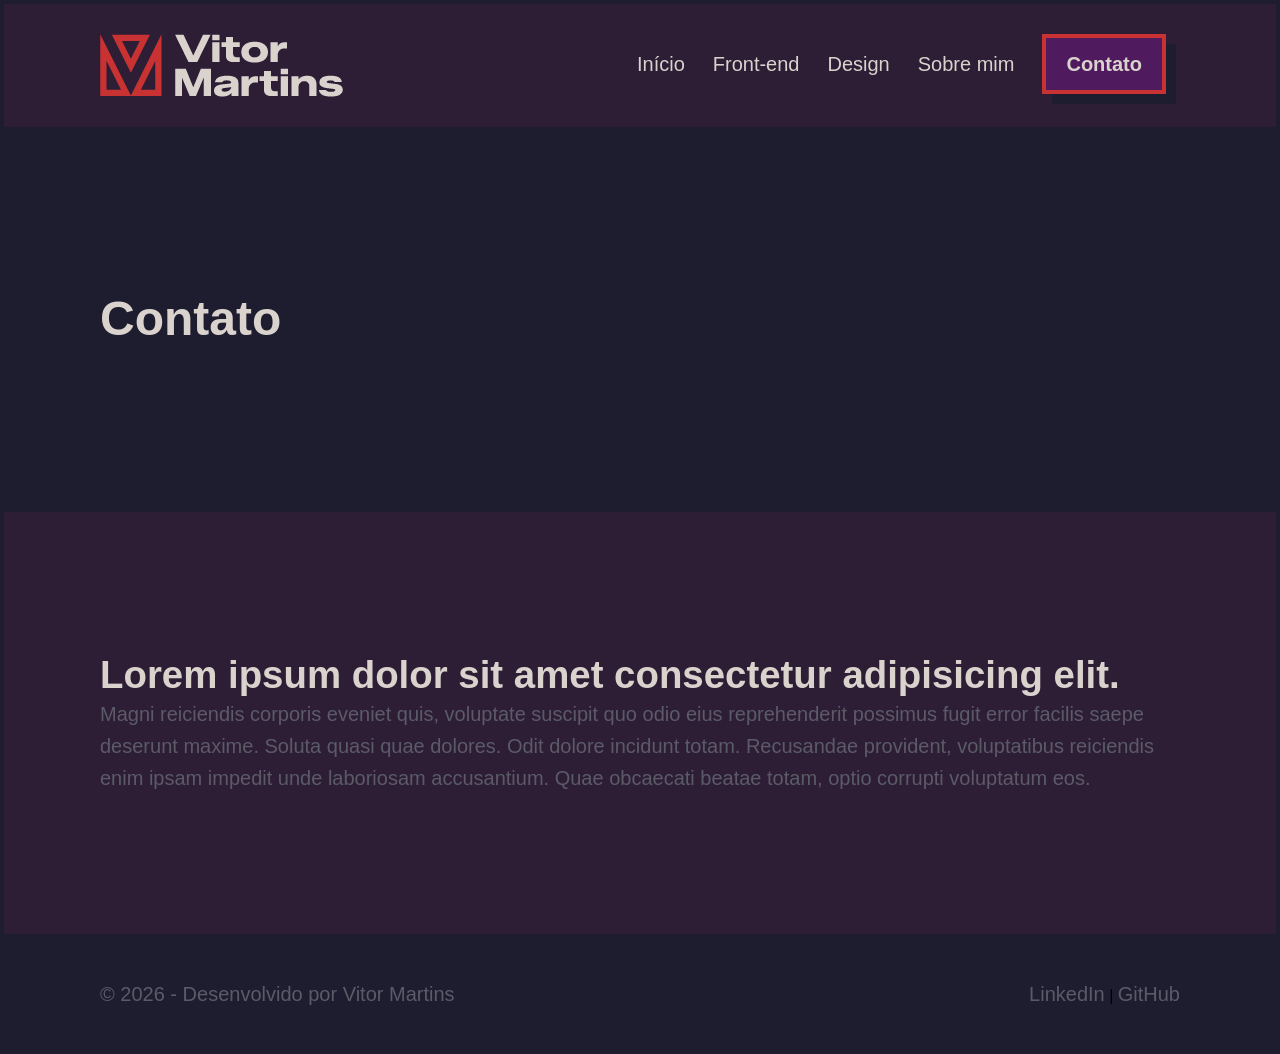
==== contato.html @ f48de55d "Ajusta botões e cria arquivos para portfolio" ====
<!doctype html>
<html lang="pt-br">

<head>
    <meta charset="UTF-8">
    <meta name="viewport" content="width=device-width, initial-scale=1.0">
    <title>Contato | Vitor Martins</title>

    <link rel="preload" href="fonts/ZalandoSansExpanded-Bold.woff2" as="font" type="font/woff2" crossorigin>
    <link rel="preload" href="fonts/ZalandoSansExpanded-Medium.woff2" as="font" type="font/woff2" crossorigin>

    <link rel="stylesheet" href="css/global.css" />
    <link rel="stylesheet" href="css/header.css" />
    <link rel="stylesheet" href="css/hero.css" />
    <link rel="stylesheet" href="css/inicio.css" />
    <link rel="stylesheet" href="css/footer.css" />

    <link rel="icon" href="img/favicon-red-vitor-martins.png" type="image/png">
</head>

<body class="pg-contato">
    <div id="header-placeholder"></div>

    <main>
        <section class="page-title">
            <div class="container">
                <h1>Contato</h1>
            </div>
        </section>

        <section class="">
            <div class="container">
                <h2>Lorem ipsum dolor sit amet consectetur adipisicing elit.</h2>
                <p>Magni reiciendis corporis eveniet quis, voluptate suscipit quo odio eius reprehenderit possimus fugit
                    error facilis saepe deserunt maxime. Soluta quasi quae dolores. Odit dolore incidunt totam.
                    Recusandae provident, voluptatibus reiciendis enim ipsam impedit unde laboriosam accusantium. Quae
                    obcaecati beatae totam, optio corrupti voluptatum eos.</p>
            </div>
        </section>
    </main>

    <div id="footer-placeholder"></div>

    <script type="module" src="js/main.js"></script>
</body>

</html>
---- css/global.css ----
/* Reset CSS de Eric Meyer - versão reduzida */
html,
body,
div,
span,
applet,
object,
iframe,
h1,
h2,
h3,
h4,
h5,
h6,
p,
blockquote,
pre,
a,
abbr,
acronym,
address,
big,
cite,
code,
del,
dfn,
em,
img,
ins,
kbd,
q,
s,
samp,
small,
strike,
strong,
sub,
sup,
tt,
var,
b,
u,
i,
center,
dl,
dt,
dd,
ol,
ul,
li,
fieldset,
form,
label,
legend,
table,
caption,
tbody,
tfoot,
thead,
tr,
th,
td,
article,
aside,
canvas,
details,
embed,
figure,
figcaption,
footer,
header,
hgroup,
menu,
nav,
output,
ruby,
section,
summary,
time,
mark,
audio,
video {
  margin: 0;
  padding: 0;
  border: 0;
  font-size: 100%;
}

*,
*::before,
*::after {
  box-sizing: border-box;
}

:root {
  --white-color: #DAD3CD;
  --black-color: #1E1C2F;
  --light-purple-color: #501A5E;
  --dark-purple-color: #2D1E36;
  --red-color: #C83232;
  --grey-color: #5B5B68;

  --title-weight: 700;
  --text-weight: 500;

  --h1-font-size: clamp(1.5rem, 1rem + 3vw, 3rem);
  --h2-font-size: clamp(1.6rem, 1.3rem + 2.5vw, 2.4rem);
  --h3-font-size: clamp(1.4rem, 1.1rem + 2vw, 1.8rem);
  --h4-font-size: clamp(1.2rem, 1rem + 1.5vw, 1.4rem);

  --text-font-size: clamp(1.1rem, 1rem + 0.5vw, 1.25rem);
  --button-font-size: clamp(1rem, 0.9rem + 0.4vw, 1.1rem);
}


main {
  padding-top: 130px;
  background-color: var(--dark-purple-color);
}

/* Margem global do site*/
.container {
  width: 100%;
  max-width: 1200px;
  margin: 0 auto;
  padding: 0 40px;
}

/* Sections sempre 100% para aceitar fundos */
section {
  width: 100%;
  padding: 70px 0;
  border-right: 4px solid;
  border-left: 4px solid;
  border-bottom: 4px solid;
  border-color: var(--black-color);
}

.dark-section {
  background: var(--black-color);
}

.light-section {
  background: var(--white-color);
}

.gray-section {
  background: var(--grey-color);

}

h1 {
  font-size: var(--h1-font-size);
}

h2 {
  font-size: var(--h2-font-size);
}

h3 {
  font-size: var(--h3-font-size);
}

h4 {
  font-size: var(--h4-font-size);
}

h1,
h2,
h3,
h4 {
  font-weight: var(--title-weight);
  line-height: 1.2;
  color: var(--white-color);
}

p {
  color: var(--grey-color);
  font-size: var(--text-font-size);
  font-weight: var(--text-weight);
  line-height: 1.6;
}

a {
  text-decoration: none;
  color: var(--grey-color);
  font-size: var(--text-font-size);
  font-weight: var(--text-weight);
  line-height: 1.6;

}

a:hover {
  color: var(--red-color)
}

button,
input,
select,
textarea {
  font-family: inherit;
  /* Use a mesma fonte do pai */
}

body {
  font-family: "Zalando Sans Expanded", Arial, sans-serif;
  -webkit-font-smoothing: antialiased;

  /* Estrutura para o footer ficar sempre no fim */
  display: flex;
  flex-direction: column;
  min-height: 100vh;

  /* Controle de visibilidade para evitar o "pulo" do header */
  opacity: 0;
  transition: opacity 0s ease-in;
}

body.loaded {
  opacity: 1;
}

.black-text {
  color: var(--black-color);
}

.white-text {
  color: var(--white-color);
}

.page-title {
  padding: 160px 0;
  background: var(--black-color);
}

.center-content {
  text-align: center;
}


/* --- ESPAÇAMENTOS PARA ITENS --- */
.large-bottom-margin {
  margin-bottom: 70px
}

.medium-bottom-margin {
  margin-bottom: 50px
}

.small-bottom-margin {
  margin-bottom: 30px
}


.red-line-spacing {
  border: 0;
  width: 16%;
  border-top: 4px solid var(--red-color);
  margin: 40px auto;
}

.red-line-lateral {
  padding-left: 24px;
  border-left: 4px solid var(--red-color)
}

.cta-button,
button {
  border: 4px solid var(--black-color);
  box-shadow: 10px 10px 0 0 var(--black-color);
  display: inline-block;
  padding: 10px 20px;
  font-size: var(--text-font-size);
  font-weight: var(--title-weight);
  color: var(--white-color);
  background: var(--light-purple-color);
}

.cta-button:hover {
  background: var(--red-color);
  color: var(--white-color);
}



/* --- CONFIGURAÇÃO DOS PATTERN --- */
.vm-pattern {
  position: relative;
  overflow: hidden;
}

.vm-pattern::before {
  content: '';
  position: absolute;
  top: 0;
  left: 0;
  height: 100%;
  background-image: url('/svg/vm-pattern.svg');
  background-repeat: repeat;
  background-size: 340px;
  pointer-events: none;
}

.vm-pattern-light::before {
  opacity: 0.02;
}

.vm-pattern-dark::before {
  filter: brightness(0);
  /* Transforma o branco em preto/escuro */
  opacity: 0.02;
}

/* Ocupa a tela inteira */
.pattern-full::before {
  width: 100%;
}

/* Ocupa só a metade esquerda */
.pattern-left-50::before {
  width: 50%;
}

/* Ocupa só a metade direita */
.pattern-right-50::before {
  width: 50%;
  right: 0;
  left: auto;
}

/* Ocupa apenas o meio */
.pattern-center::before {
  width: 60%;
  left: 50%;
  /* Ou o tamanho que preferir para o centro */
  transform: translateX(-50%);
}


@media screen and (min-width:768px) {

}


@media screen and (min-width:1024px) {
  .red-line-lateral {
  padding-left: 40px;
}

section {
  padding: 140px 0;
}

.container {
  padding: 0 60px;
}
}


@media screen and (min-width:1440px) {
  
}
---- css/header.css ----
div#header-placeholder {
  position: fixed;
  width: 100%;
  z-index: 999;
}

/* Quando o body for "pg-inicio", pinte o link "nav-inicio" e assim por diante */
.pg-inicio .nav-inicio,
.pg-front-end .nav-front-end,
.pg-design .nav-design,
.pg-sobre-mim .nav-sobre-mim {
  padding-top: 4px;
  padding-bottom: 4px;
  border-bottom: 4px solid var(--red-color);
}

.pg-contato .nav-contato {
  border: 4px solid var(--red-color) !important;
}

.main-header {
  background-color: var(--dark-purple-color);
  border: 4px solid var(--black-color);
  position: relative;
  width: 100%;
}

.main-header>.container {
  display: flex;
  flex-direction: row;
  justify-content: space-between;
  align-items: center;
  padding-top: 30px;
  padding-bottom: 30px;
}

nav {
  display: none;
}

.logo {
  display: inline-block;
  width: 63px;
  height: 63px;
}

.img-mobile {
  display: block;
}

.img-desktop {
  display: none;
}

.burger-clicker {
  cursor: pointer;
}

.burger {
  width: 35px;
  height: 35px;
}

.burger a:hover {
  color: var(--red-color);
}

input[type="checkbox"]:checked~nav {
  padding: 20px 40px 30px;
  display: block;
  position: absolute;
  /* Joga o menu 4px para a esquerda para cobrir a borda do pai ou alinhar */
  left: -4px;
  /* Soma a largura total + as duas bordas de 4px (8px) */
  width: calc(100% + 8px);
  top: 100%;
  background: var(--dark-purple-color);
  border: 4px solid var(--black-color);
  z-index: 999;
}

.list-links {
  list-style: none;
}

.list-links li {
  margin: 16px 0;
}

.list-links li a {
  color: var(--white-color);
  text-decoration: none;
  font-weight: var(--text-weight);
}

.list-links li a.botao-contato {
  border: 4px solid var(--black-color);
  box-shadow: 10px 10px 0 0 var(--black-color);
  display: inline-block;
  font-weight: 700;
}

.botao-contato {
  background: var(--light-purple-color);
  padding: 10px 16px;
  color: var(--white-color) !important;
}


@media screen and (min-width:768px) {
  .main-header>.container {
    align-items: stretch;
  }

  .burger {
    margin-top: 0;
    width: auto;
    height: 24px;
  }

  .burger label {
    display: none;
  }

  .burger nav {
    display: block;
  }

  .burger ul {
    display: flex;
    justify-content: space-between;
    align-items: center;
    padding: 0;
  }

  .burger ul li {
    margin: 0 14px;
  }

  .botao-contato:hover {
    background: var(--red-color);
  }

  .botao-contato {
    border: 4px solid var(--light-purple-color);
    box-shadow: 10px 10px 0 0 var(--black-color);
    background: var(--light-purple-color);
    padding: 10px 20px;
    color: var(--white-color) !important;
    font-weight: var(--title-weight);
  }
}


@media screen and (min-width:1024px) {
  .logo {
    width: 260px;
    height: auto;
  }

  .img-desktop {
    display: block;
    height: 63px;
  }

  .img-mobile {
    display: none;
  }

  input[type="checkbox"]:checked~nav {
    padding: 20px 60px 30px;
  }
}

@media screen and (min-width:1440px) {
  .logo {
    width: 260px;
    height: auto;
  }

  .img-desktop {
    display: block;
    height: 63px;
  }

  .img-mobile {
    display: none;
  }
}
---- css/hero.css ----
.hero {
    height: 500px;
    /* background: url(../img/hero-bg-smartphone-2x.jpg) no-repeat center center/cover; */
    background: var(--black-color);
    display: flex;
    align-items: center;
}

.hero-img {
    display: flex;
    justify-content: center;
    flex-direction: column;
    align-items: flex-start;
    gap: 20px;
}

section.hero {
    border-right: 4px solid;
    border-left: 4px solid;
    border-bottom: 4px solid;
    border-color: var(--black-color);
}


@media screen and (min-width:768px) {
    .hero {
        min-height: 600px;
        /* background-image: url(../img/hero-bg-tablet-2x.jpg); */
        background: var(--black-color);
    }
}


@media screen and (min-width:1024px) {
    .hero {
        min-height: 700px;
        /* background-image: url(../img/hero-bg-desktop.jpg); */
        background: var(--black-color);
    }
}
---- css/inicio.css ----
/* --- SEÇÃO SOFTWARES --- */
.software-icon:hover {
    fill: var(--red-color);
}


.software-section {
    display: flex;
    flex-direction: column;
    gap: 10px;
    align-items: center;
}

.software-column-text {
    width: 100%;
    display: flex;
    flex-direction: column;
    gap: 20px;
}

.software-column-skills {
    width: 100%;
}

.software-group-skills {
    display: flex;
    flex-direction: column;
    align-items: stretch;
}

.software-icon {
    width: 50px;
    fill: var(--light-purple-color);
}

.software-item {
    margin-bottom: 20px;
}

.software-title {
    display: flex;
    flex-direction: row;
    align-items: center;
    justify-content: flex-start;
    gap: 20px;
    padding: 18px 0 6px;
}

.software-skill-bar {
    width: 100%;
    height: 4px;
    background-color: #dad3cd1a;
    margin-top: 8px;
    overflow: hidden;
}

.software-skill-level {
    height: 100%;
    width: 0;
    background-color: var(--white-color);
    transition: width 1.5s cubic-bezier(0.1, 0.5, 0.5, 1);
}

.software-cta {
    text-align: left;
    margin-top: 40px;
    padding: 0 36px;
}



@media screen and (min-width:768px) {

    /* --- SEÇÃO SOFTWARES --- */
    .software-group-skills {
        display: flex;
        flex-direction: row;
        justify-content: space-between;
    }

    .software-item {
        flex: 0 1 calc(50% - 20px);
        min-width: 250px;
    }

    .software-icon {
        width: 60px;
    }

    .software-title {
        display: flex;
        flex-direction: row;
        align-items: center;
        justify-content: flex-start;
        gap: 20px;
    }

    .software-skill-bar {
        width: 100%;
        height: 4px;
        background-color: #dad3cd1a;
        margin-top: 8px;
        overflow: hidden;
    }

    .software-skill-level {
        height: 100%;
        width: 0;
        background-color: var(--white-color);
        transition: width 1.5s cubic-bezier(0.1, 0.5, 0.5, 1);
    }

    .software-cta {
        text-align: center;

    }



    @media screen and (min-width:1024px) {

        /* --- SEÇÃO SOFTWARES --- */
        .software-section {
            display: flex;
            align-items: center;
            flex-direction: row;
            justify-content: space-between;
            gap: 60px;
        }

        .software-column-text {
            width: 40%;
        }

        .software-column-skills {
            width: 60%;
        }

        .software-group-skills {
            display: flex;
            flex-direction: row;
            justify-content: space-between;
        }

        .software-item {
            flex: 0 1 calc(50% - 20px);
            min-width: 250px;
        }

        .software-icon {
            width: 60px;
        }

        .software-title {
            display: flex;
            flex-direction: row;
            align-items: center;
            justify-content: flex-start;
            gap: 20px;
        }

        .software-skill-bar {
            width: 100%;
            height: 4px;
            background-color: #dad3cd1a;
            margin-top: 8px;
            overflow: hidden;
        }

        .software-skill-level {
            height: 100%;
            width: 0;
            background-color: var(--white-color);
            transition: width 1.5s cubic-bezier(0.1, 0.5, 0.5, 1);
        }

        .software-cta {
            margin-top: 60px;
        }

    }


    /* @media screen and (min-width:1440px) {} */
---- css/footer.css ----
/* Faz o body ocupar no mínimo a altura da tela inteira */
body {
  display: flex;
  flex-direction: column;
  min-height: 100vh;
  margin: 0;
}

/* Faz o conteúdo principal (main) crescer e empurrar o footer para baixo */
main {
  flex: 1;
}

.main-footer {
  width: 100%;
  background: var(--black-color);
  border-right: 4px solid;
  border-left: 4px solid;
  border-bottom: 4px solid;
  border-color: var(--black-color);
}

.main-footer .container {
  display: flex;
  justify-content: space-between;
  align-items: center;
  padding-top: 40px;
  padding-bottom: 40px;
}
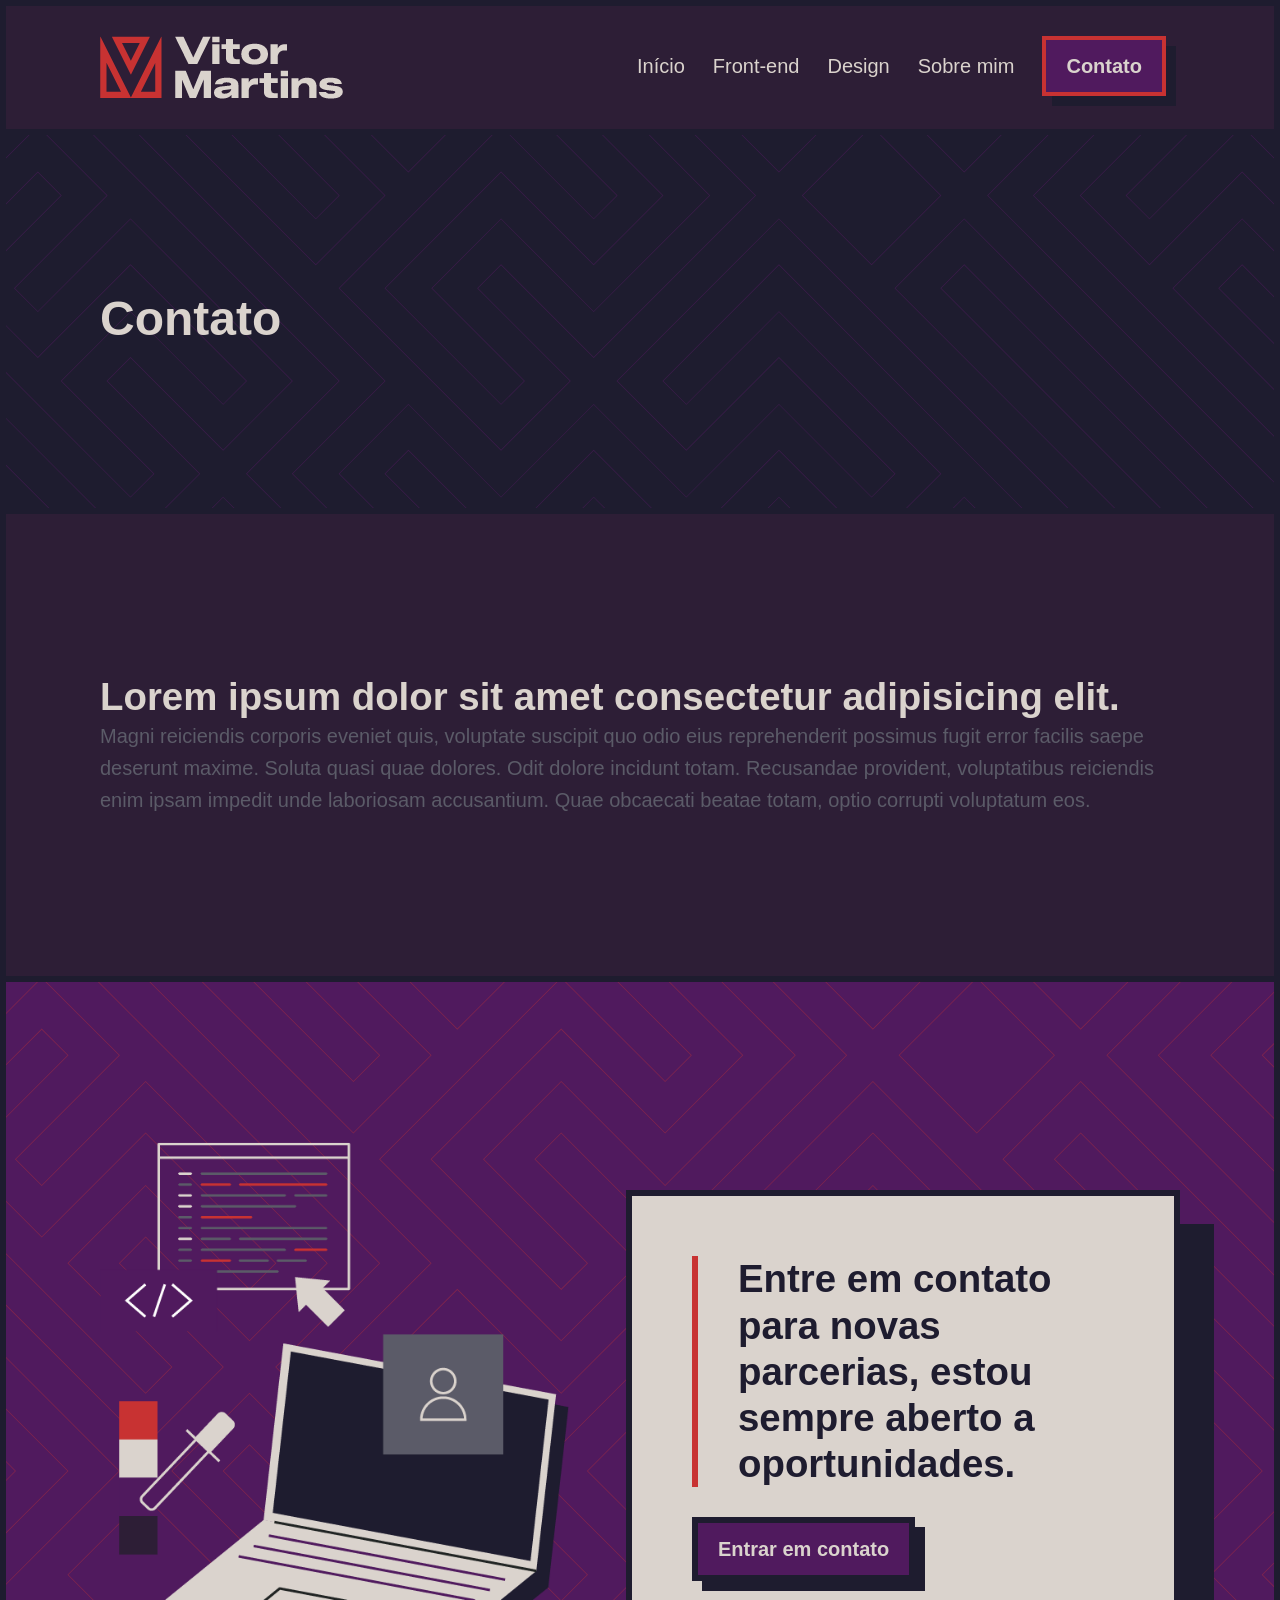
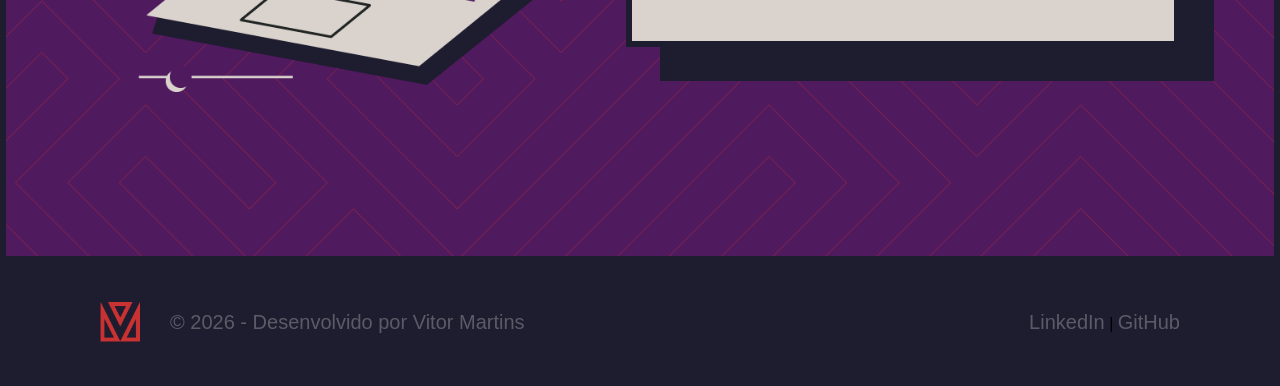
==== commit b8b02d70: "Adiciona novo conteudo ao hero e outras secoes" ====
--- a/contato.html
+++ b/contato.html
@@ -22,7 +22,7 @@
     <div id="header-placeholder"></div>
 
     <main>
-        <section class="page-title">
+        <section class="page-title light-purple-maze-bg">
             <div class="container">
                 <h1>Contato</h1>
             </div>
@@ -37,9 +37,9 @@
                     obcaecati beatae totam, optio corrupti voluptatum eos.</p>
             </div>
         </section>
+
+        <div id="footer-placeholder"></div>
     </main>
-
-    <div id="footer-placeholder"></div>
 
     <script type="module" src="js/main.js"></script>
 </body>
--- a/css/global.css
+++ b/css/global.css
@@ -130,9 +130,9 @@
 section {
   width: 100%;
   padding: 70px 0;
-  border-right: 4px solid;
-  border-left: 4px solid;
-  border-bottom: 4px solid;
+  border-right: 6px solid;
+  border-left: 6px solid;
+  border-bottom: 6px solid;
   border-color: var(--black-color);
 }
 
@@ -146,7 +146,10 @@
 
 .gray-section {
   background: var(--grey-color);
-
+}
+
+.light-purple-section {
+  background: var(--light-purple-color)
 }
 
 h1 {
@@ -237,6 +240,10 @@
   text-align: center;
 }
 
+.horizontal-padding {
+  padding: 0 10%;
+}
+
 
 /* --- ESPAÇAMENTOS PARA ITENS --- */
 .large-bottom-margin {
@@ -251,22 +258,29 @@
   margin-bottom: 30px
 }
 
-
 .red-line-spacing {
   border: 0;
   width: 16%;
-  border-top: 4px solid var(--red-color);
-  margin: 40px auto;
+  border-top: 6px solid var(--red-color);
+  margin: 60px auto;
+}
+
+.left-red-line-spacing {
+  border: 0;
+  width: 32%;
+  border-top: 6px solid var(--red-color);
+  margin: 20px 0;
 }
 
 .red-line-lateral {
   padding-left: 24px;
-  border-left: 4px solid var(--red-color)
+  border-left: 6px solid var(--red-color)
 }
 
 .cta-button,
 button {
-  border: 4px solid var(--black-color);
+  cursor: pointer;
+  border: 6px solid var(--black-color);
   box-shadow: 10px 10px 0 0 var(--black-color);
   display: inline-block;
   padding: 10px 20px;
@@ -277,10 +291,36 @@
 }
 
 .cta-button:hover {
+
   background: var(--red-color);
   color: var(--white-color);
-}
-
+  transform: translate(-4px, -4px);
+  box-shadow: 14px 14px 0 0 var(--black-color);
+}
+
+.light-cta-button {
+  cursor: pointer;
+  border: 6px solid var(--dark-purple-color);
+  box-shadow: 10px 10px 0 0 var(--dark-purple-color);
+  display: inline-block;
+  padding: 10px 20px;
+  font-size: var(--text-font-size);
+  font-weight: var(--title-weight);
+  color: var(--white-color);
+  background: var(--light-purple-color);
+}
+
+.light-cta-button:hover {
+  background: var(--red-color);
+  color: var(--white-color);
+  transform: translate(-4px, -4px);
+  box-shadow: 14px 14px 0 0 var(--dark-purple-color);
+}
+
+h2.title-section:hover,
+.red-line-lateral:hover {
+  transform: translate(0, -4px);
+}
 
 
 /* --- CONFIGURAÇÃO DOS PATTERN --- */
@@ -337,26 +377,90 @@
 }
 
 
-@media screen and (min-width:768px) {
-
-}
+
+
+
+/* --- TEXTURA DE FUNDO (LABIRINTO) --- */
+
+/* VERMELHO */
+.red-maze-bg {
+  position: relative;
+  overflow: hidden;
+}
+
+.red-maze-bg:before {
+  content: "";
+  position: absolute;
+  top: 0;
+  left: 0;
+  width: 100%;
+  height: 100%;
+  -webkit-mask-image: url('/svg/maze-bg.svg');
+  mask-image: url('/svg/maze-bg.svg');
+  -webkit-mask-size: cover;
+  mask-size: cover;
+  -webkit-mask-repeat: no-repeat;
+  background-color: var(--red-color);
+  opacity: 0.4;
+}
+
+.red-maze-bg>* {
+  position: relative;
+  z-index: 1;
+}
+
+
+/* ROXO CLARO */
+.light-purple-maze-bg {
+  position: relative;
+  overflow: hidden;
+  z-index: 0;
+}
+
+.light-purple-maze-bg:before {
+  content: "";
+  position: absolute;
+  top: 0;
+  left: 0;
+  width: 100%;
+  height: 100%;
+  -webkit-mask-image: url('/svg/maze-bg.svg');
+  mask-image: url('/svg/maze-bg.svg');
+  -webkit-mask-size: cover;
+  mask-size: cover;
+  -webkit-mask-repeat: no-repeat;
+  background-color: var(--light-purple-color);
+  z-index: 0;
+  opacity: 0.6;
+}
+
+.light-purple-maze-bg>* {
+  position: relative;
+  z-index: 1;
+}
+
+
+
+
+
+/* ===== RESPONSIVO ===== */
+
+@media screen and (min-width:768px) {}
 
 
 @media screen and (min-width:1024px) {
   .red-line-lateral {
-  padding-left: 40px;
-}
-
-section {
-  padding: 140px 0;
-}
-
-.container {
-  padding: 0 60px;
-}
-}
-
-
-@media screen and (min-width:1440px) {
-  
-}+    padding-left: 40px;
+  }
+
+  section {
+    padding: 160px 0;
+  }
+
+  .container {
+    padding: 0 60px;
+  }
+}
+
+
+@media screen and (min-width:1440px) {}
--- a/css/header.css
+++ b/css/header.css
@@ -9,9 +9,9 @@
 .pg-front-end .nav-front-end,
 .pg-design .nav-design,
 .pg-sobre-mim .nav-sobre-mim {
-  padding-top: 4px;
-  padding-bottom: 4px;
-  border-bottom: 4px solid var(--red-color);
+  padding-top: 6px;
+  padding-bottom: 6px;
+  border-bottom: 6px solid var(--red-color);
 }
 
 .pg-contato .nav-contato {
@@ -20,7 +20,7 @@
 
 .main-header {
   background-color: var(--dark-purple-color);
-  border: 4px solid var(--black-color);
+  border: 6px solid var(--black-color);
   position: relative;
   width: 100%;
 }
@@ -100,10 +100,19 @@
   font-weight: 700;
 }
 
+.list-links li a.botao-contato:hover {
+  transform: translate(-4px, -4px);
+  box-shadow: 14px 14px 0 0 var(--black-color);
+}
+
 .botao-contato {
   background: var(--light-purple-color);
   padding: 10px 16px;
   color: var(--white-color) !important;
+}
+
+.botao-contato:hover {
+  background: var(--red-color);
 }
 
 
@@ -137,12 +146,8 @@
     margin: 0 14px;
   }
 
-  .botao-contato:hover {
-    background: var(--red-color);
-  }
-
   .botao-contato {
-    border: 4px solid var(--light-purple-color);
+    border: 6px solid var(--light-purple-color);
     box-shadow: 10px 10px 0 0 var(--black-color);
     background: var(--light-purple-color);
     padding: 10px 20px;
--- a/css/hero.css
+++ b/css/hero.css
@@ -1,17 +1,9 @@
 .hero {
     height: 500px;
-    /* background: url(../img/hero-bg-smartphone-2x.jpg) no-repeat center center/cover; */
-    background: var(--black-color);
+    background: url(/img/hero-circles-bg.png) fixed;
+    background-color: var(--black-color);
     display: flex;
     align-items: center;
-}
-
-.hero-img {
-    display: flex;
-    justify-content: center;
-    flex-direction: column;
-    align-items: flex-start;
-    gap: 20px;
 }
 
 section.hero {
@@ -21,12 +13,36 @@
     border-color: var(--black-color);
 }
 
+.hero-wrap {
+    display: flex;
+    flex-direction: row;
+    justify-content: space-between;
+    align-items: center;
+    gap: 30px;
+}
+
+.hero-text {
+    display: flex;
+    flex-direction: column;
+    align-items: flex-start;
+    gap: 20px;
+}
+
+.hero-character {
+    height: 500px;
+}
+
+.hero-character-img:hover {
+    transform: scale(1.02);
+}
+
+.h1-title:hover {
+    transform: translate(0, -4px);
+}
 
 @media screen and (min-width:768px) {
     .hero {
         min-height: 600px;
-        /* background-image: url(../img/hero-bg-tablet-2x.jpg); */
-        background: var(--black-color);
     }
 }
 
@@ -34,7 +50,5 @@
 @media screen and (min-width:1024px) {
     .hero {
         min-height: 700px;
-        /* background-image: url(../img/hero-bg-desktop.jpg); */
-        background: var(--black-color);
     }
 }
--- a/css/inicio.css
+++ b/css/inicio.css
@@ -1,8 +1,8 @@
 /* --- SEÇÃO SOFTWARES --- */
 .software-icon:hover {
     fill: var(--red-color);
-}
-
+    transform: translate(0, -6px);
+}
 
 .software-section {
     display: flex;
@@ -48,7 +48,8 @@
 
 .software-skill-bar {
     width: 100%;
-    height: 4px;
+    height: 18px;
+    border: 6px solid var(--dark-purple-color);
     background-color: #dad3cd1a;
     margin-top: 8px;
     overflow: hidden;
@@ -69,6 +70,55 @@
 
 
 
+
+
+/* -- SEÇÃO CARREIRA --- */
+.career-card {
+    display: flex;
+    align-items: center;
+    background: var(--white-color);
+    box-shadow: 34px 34px 0 0 var(--black-color);
+    border: 6px solid var(--black-color);
+    padding: 40px;
+    margin-bottom: 20px;
+}
+
+.career-card:hover {
+    border: 6px solid var(--red-color);
+}
+
+.career-age {
+    display: flex;
+    flex-direction: column;
+    align-items: center;
+    justify-content: center;
+}
+
+.career-text {
+    text-align: left;
+    margin-left: 40px;
+    padding-left: 40px;
+    border-left: 6px solid #00000020;
+}
+
+.age-number {
+    color: var(--light-purple-color);
+    font-weight: 700;
+    font-size: 50px;
+    margin-top: -10px;
+}
+
+.age-lable {
+    color: var(--light-purple-color);
+    font-weight: 700;
+    font-size: 20px;
+    margin-top: -10px;
+}
+
+
+
+/* ===== RESPONSIVO ===== */
+
 @media screen and (min-width:768px) {
 
     /* --- SEÇÃO SOFTWARES --- */
@@ -93,14 +143,6 @@
         align-items: center;
         justify-content: flex-start;
         gap: 20px;
-    }
-
-    .software-skill-bar {
-        width: 100%;
-        height: 4px;
-        background-color: #dad3cd1a;
-        margin-top: 8px;
-        overflow: hidden;
     }
 
     .software-skill-level {
@@ -115,70 +157,60 @@
 
     }
 
-
-
-    @media screen and (min-width:1024px) {
-
-        /* --- SEÇÃO SOFTWARES --- */
-        .software-section {
-            display: flex;
-            align-items: center;
-            flex-direction: row;
-            justify-content: space-between;
-            gap: 60px;
-        }
-
-        .software-column-text {
-            width: 40%;
-        }
-
-        .software-column-skills {
-            width: 60%;
-        }
-
-        .software-group-skills {
-            display: flex;
-            flex-direction: row;
-            justify-content: space-between;
-        }
-
-        .software-item {
-            flex: 0 1 calc(50% - 20px);
-            min-width: 250px;
-        }
-
-        .software-icon {
-            width: 60px;
-        }
-
-        .software-title {
-            display: flex;
-            flex-direction: row;
-            align-items: center;
-            justify-content: flex-start;
-            gap: 20px;
-        }
-
-        .software-skill-bar {
-            width: 100%;
-            height: 4px;
-            background-color: #dad3cd1a;
-            margin-top: 8px;
-            overflow: hidden;
-        }
-
-        .software-skill-level {
-            height: 100%;
-            width: 0;
-            background-color: var(--white-color);
-            transition: width 1.5s cubic-bezier(0.1, 0.5, 0.5, 1);
-        }
-
-        .software-cta {
-            margin-top: 60px;
-        }
-
-    }
-
-
-    /* @media screen and (min-width:1440px) {} */+}
+
+
+@media screen and (min-width:1024px) {
+
+    /* --- SEÇÃO SOFTWARES --- */
+    .software-section {
+        display: flex;
+        align-items: center;
+        flex-direction: row;
+        justify-content: space-between;
+        gap: 60px;
+    }
+
+    .software-column-text {
+        width: 40%;
+    }
+
+    .software-column-skills {
+        width: 60%;
+    }
+
+    .software-group-skills {
+        display: flex;
+        flex-direction: row;
+        justify-content: space-between;
+    }
+
+    .software-item {
+        flex: 0 1 calc(50% - 20px);
+        min-width: 250px;
+    }
+
+    .software-icon {
+        width: 60px;
+    }
+
+    .software-title {
+        display: flex;
+        flex-direction: row;
+        align-items: center;
+        justify-content: flex-start;
+        gap: 20px;
+    }
+
+    .software-skill-level {
+        height: 100%;
+        width: 0;
+        background-color: var(--white-color);
+        transition: width 1.5s cubic-bezier(0.1, 0.5, 0.5, 1);
+    }
+
+    .software-cta {
+        margin-top: 60px;
+    }
+
+}
--- a/css/footer.css
+++ b/css/footer.css
@@ -1,3 +1,42 @@
+/* --- SEÇÃO DE CTA UNIVERSAL (ACIMA DO FOOTER) --- */
+
+.cta {
+  background: url(/img/cta-circles-bg.png) fixed;
+  background-color: var(--light-purple-color);
+  z-index: 1;
+}
+
+.cta-wrap {
+  display: flex;
+  flex-direction: row;
+  align-items: center;
+  gap: 40px;
+}
+
+.cta-l-column {
+  min-width: 45%;
+}
+
+.cta-r-column {
+  min-width: 45%;
+  display: flex;
+  align-items: flex-start;
+  flex-direction: column;
+  gap: 30px;
+  padding: 60px;
+  background: var(--white-color);
+  border: 6px solid var(--black-color);
+  box-shadow: 34px 34px 0 0 var(--black-color);
+}
+
+.cta-img-notebook {
+  height: 550px;
+}
+
+.cta-img-notebook:hover {
+  transform: scale(1.02);
+}
+
 /* Faz o body ocupar no mínimo a altura da tela inteira */
 body {
   display: flex;
@@ -26,4 +65,19 @@
   align-items: center;
   padding-top: 40px;
   padding-bottom: 40px;
+}
+
+.left-footer-column {
+  display: flex;
+  flex-direction: row;
+  align-items: center;
+  gap: 30px;
+}
+
+.footer-logo-img {
+  height: 40px;
+}
+
+.footer-logo-img:hover {
+  transform: scale(1.08);
 }
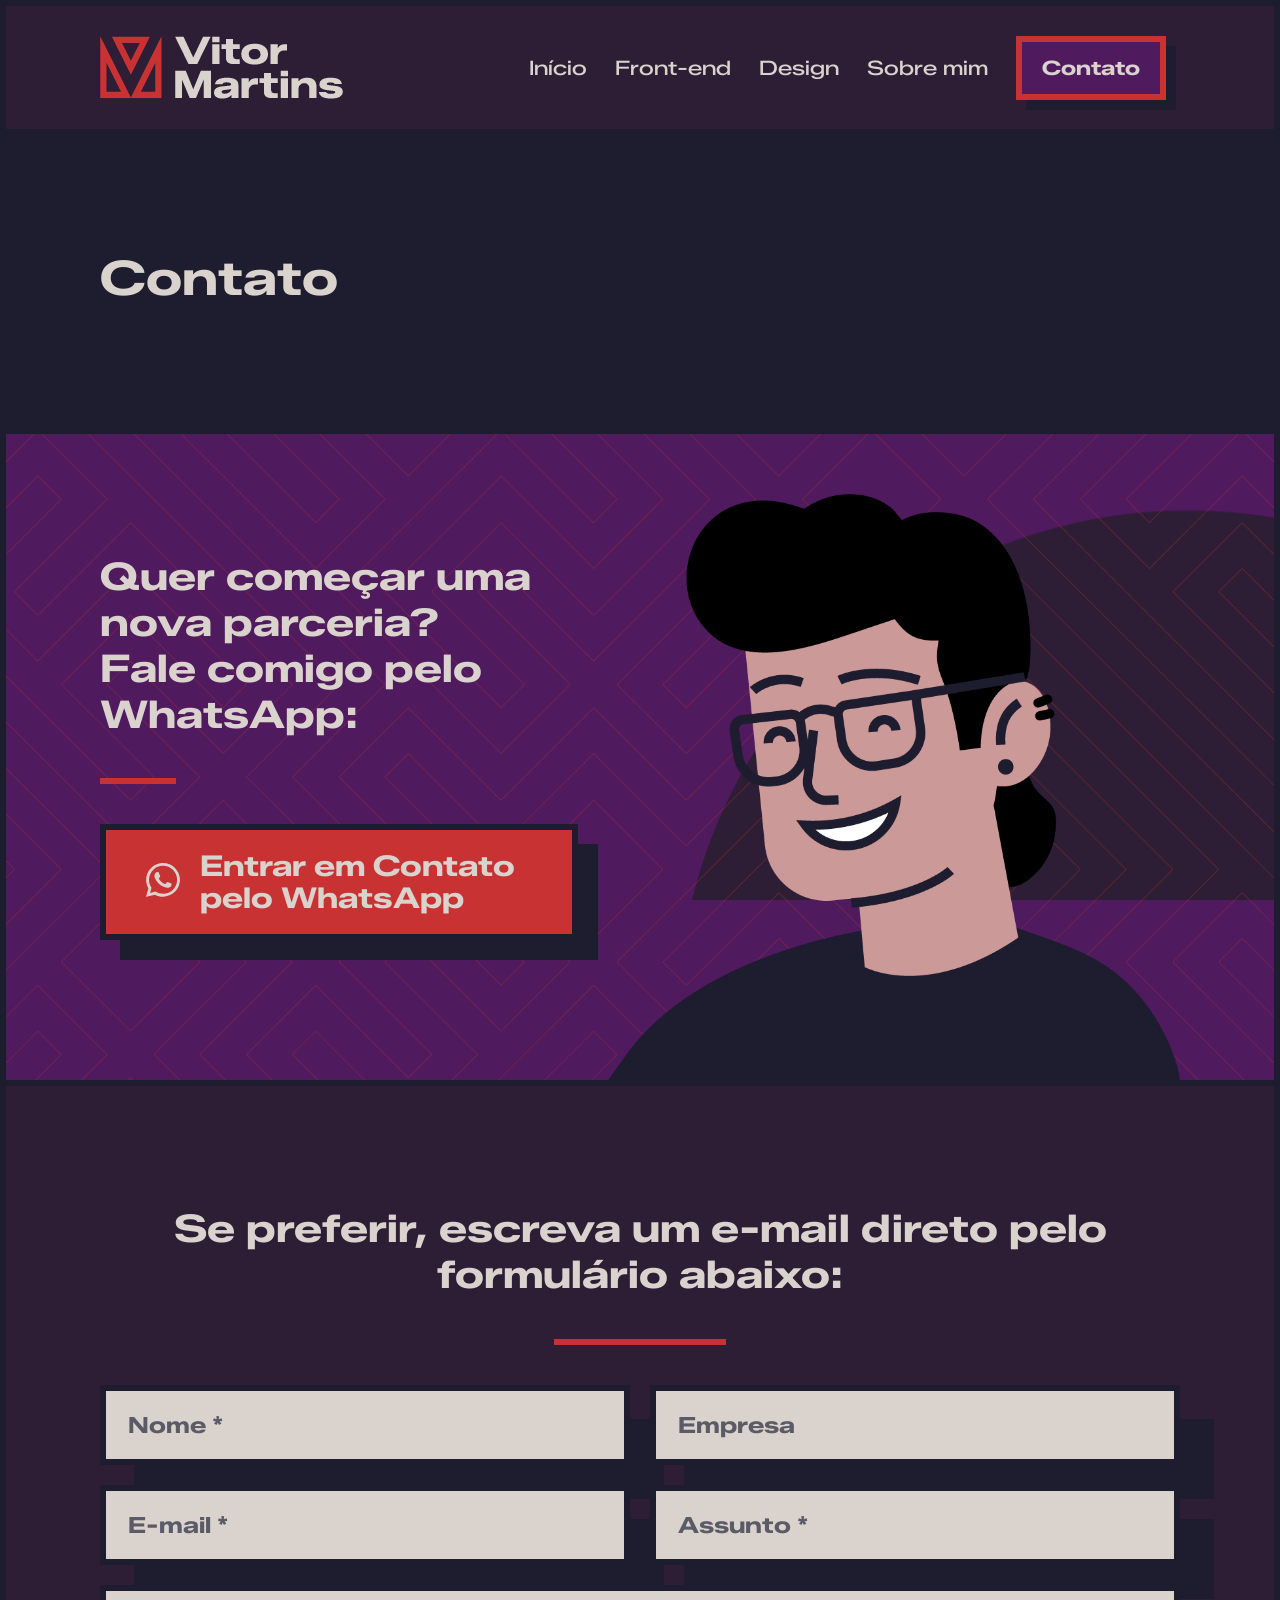
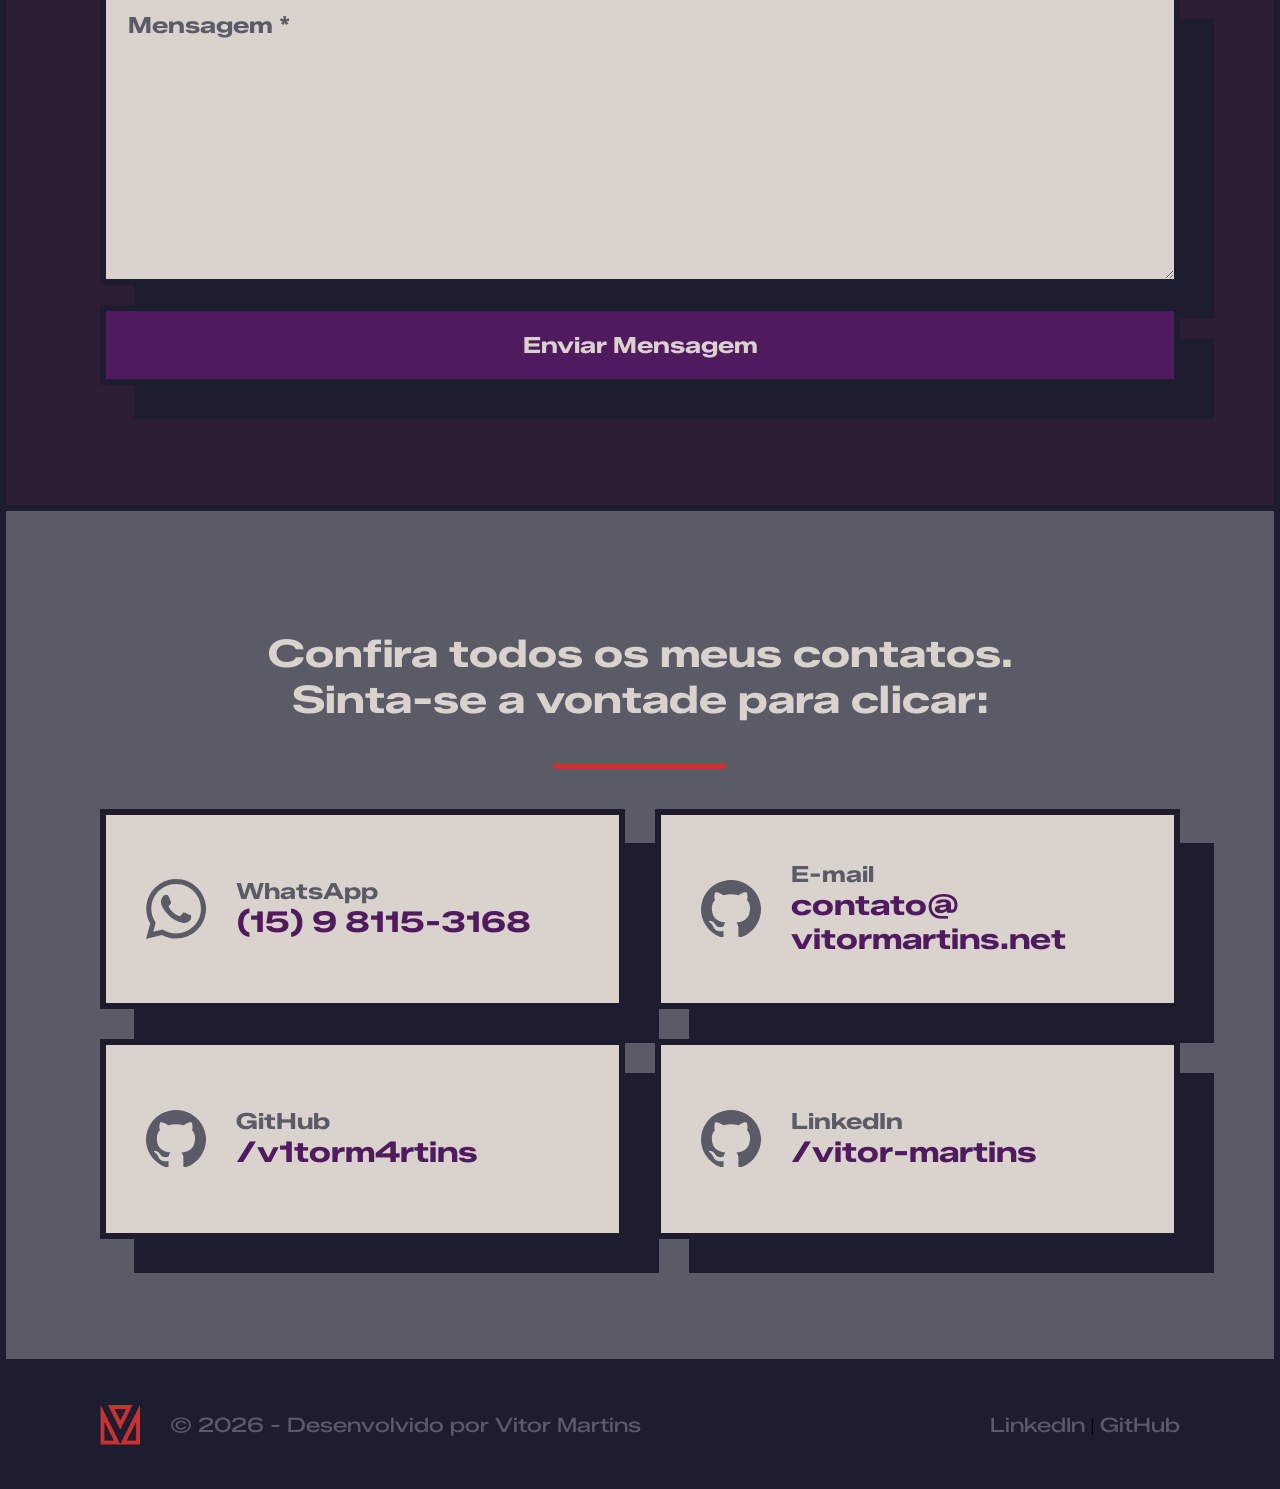
==== commit 206de382: "Estrutura com secoes prontas" ====
--- a/contato.html
+++ b/contato.html
@@ -9,10 +9,14 @@
     <link rel="preload" href="fonts/ZalandoSansExpanded-Bold.woff2" as="font" type="font/woff2" crossorigin>
     <link rel="preload" href="fonts/ZalandoSansExpanded-Medium.woff2" as="font" type="font/woff2" crossorigin>
 
+    <link rel="preconnect" href="https://fonts.googleapis.com">
+    <link rel="preconnect" href="https://fonts.gstatic.com" crossorigin>
+    <link href="https://fonts.googleapis.com/css2?family=Zalando+Sans+Expanded:wght@500;700&display=swap"
+        rel="stylesheet">
+
     <link rel="stylesheet" href="css/global.css" />
     <link rel="stylesheet" href="css/header.css" />
-    <link rel="stylesheet" href="css/hero.css" />
-    <link rel="stylesheet" href="css/inicio.css" />
+    <link rel="stylesheet" href="css/contato.css" />
     <link rel="stylesheet" href="css/footer.css" />
 
     <link rel="icon" href="img/favicon-red-vitor-martins.png" type="image/png">
@@ -22,19 +26,153 @@
     <div id="header-placeholder"></div>
 
     <main>
-        <section class="page-title light-purple-maze-bg">
+        <section class="page-title">
             <div class="container">
                 <h1>Contato</h1>
             </div>
         </section>
 
-        <section class="">
+        <section class="whatsapp-contact-section red-maze-bg">
             <div class="container">
-                <h2>Lorem ipsum dolor sit amet consectetur adipisicing elit.</h2>
-                <p>Magni reiciendis corporis eveniet quis, voluptate suscipit quo odio eius reprehenderit possimus fugit
-                    error facilis saepe deserunt maxime. Soluta quasi quae dolores. Odit dolore incidunt totam.
-                    Recusandae provident, voluptatibus reiciendis enim ipsam impedit unde laboriosam accusantium. Quae
-                    obcaecati beatae totam, optio corrupti voluptatum eos.</p>
+                <div class="whatsapp-contact-wrap">
+                    <div class="whatsapp-contact-left">
+                        <h2>Quer começar uma nova parceria?<br>
+                            Fale comigo pelo WhatsApp:</h2>
+
+                        <div class="left-red-line-spacing-1-1"></div>
+
+                        <a href="http://wa.me/+5515981153168/" class="cta-button-contato" target="_blank">
+
+                            <svg xmlns="http://www.w3.org/2000/svg" viewBox="0 0 256.59 256.71" class="icon-whatsapp">
+                                <path
+                                    d="M256.59,116.38v21.55c-.29-.07-.65.54-.56.94.46,1.97-.24,3.29-.49,5.2-3.55,27.22-15.81,52.39-35.18,71.9-40.32,40.57-102.12,50.54-152.6,23.07L2.95,255.96c-.76.2-1.18.34-1.44.74H0l18.14-65.91C-11.19,140.24-2.24,74.55,40.9,34.98,62.55,14.99,90.07,3.08,119.5.46c36.42-3.24,74.23,10.74,99.78,36.77,20.08,20.46,32.89,46.04,36.38,74.41.21,1.68.93,3.42.93,4.74ZM71.15,215.66c17.66,11.27,37.14,17.05,57.65,17.08,31.95-.17,62.1-14.51,82.47-38.98,15.1-18.14,23.36-40.67,23.91-64.33,1.43-61.18-49.52-110.71-110.62-108.2-24.81,1.02-48.39,10.39-66.72,27.2-21.43,19.54-34.2,46.86-35.08,75.96-.65,22.61,6.14,44.1,18.79,62.59l-10.66,38.91,40.26-10.22Z" />
+                                <path
+                                    d="M159.47,143.59c3.21-3.71,21.79,8.1,26.45,9.61,2.23.42,6.86,1.19,7.37,4.17.95,5.62-.26,12.67-3.63,17.49-4.55,6.49-12.23,10.64-19.8,12.25-12.98,2.77-24.34-2.4-36.18-7.12-13.69-5.46-25.48-13.65-35.77-24.2-8.12-8.32-15.41-16.89-22.17-26.33-4.29-5.99-7.49-12.26-9.84-19.13-4.39-12.87-1.39-25.87,7.22-36.18,2.92-3.49,6.13-6.19,11.15-6.07,6.12.14,9.81-.84,11.92,4.15l10.57,24.95c1,2.35,1.1,4.39-.18,6.63-2.2,3.87-4.97,7.14-8,10.45-1.32,1.44-2.34,3.55-1.27,5.43,10.53,18.38,24.54,30.8,44.1,38.8,1.9.78,4.11,1.38,5.71-.2,4.62-4.56,8.14-9.84,12.34-14.7Z" />
+                            </svg>
+                            <span>Entrar em Contato pelo WhatsApp</span>
+
+                        </a>
+                    </div>
+
+
+                    <img src="img/character-contato-1x.png" class="whatsapp-contact-right" alt="">
+
+                </div>
+
+            </div>
+        </section>
+
+        <section class="form-section">
+            <div class="container">
+                <div class="form-wrap center-content">
+                    <h2>Se preferir, escreva um e-mail direto pelo formulário abaixo:</h2>
+
+                    <div class="red-line-spacing"></div>
+
+                    <form action="https://formspree.io/f/xaqakybk" method="POST" class="contato-form">
+                        <div class="form-row">
+                            <div class="form-group-floating">
+                                <input type="text" id="nome" name="nome" placeholder=" " required>
+                                <label for="nome">Nome *</label>
+                            </div>
+                            <div class="form-group-floating">
+                                <input type="text" id="empresa" name="empresa" placeholder=" ">
+                                <label for="empresa">Empresa</label>
+                            </div>
+                        </div>
+
+                        <div class="form-row">
+                            <div class="form-group-floating">
+                                <input type="email" id="email" name="email" placeholder=" " required>
+                                <label for="email">E-mail *</label>
+                            </div>
+                            <div class="form-group-floating">
+                                <input type="text" id="assunto" name="assunto" placeholder=" " required>
+                                <label for="assunto">Assunto *</label>
+                            </div>
+                        </div>
+
+                        <div class="form-group-floating">
+                            <textarea id="mensagem" name="mensagem" rows="5" placeholder=" " required></textarea>
+                            <label for="mensagem">Mensagem *</label>
+                        </div>
+
+                        <button type="submit" class="cta-button">
+                            <span>Enviar Mensagem</span>
+                        </button>
+                    </form>
+                </div>
+            </div>
+        </section>
+
+        <section class="links-section gray-section">
+            <div class="container">
+                <div>
+                    <h2 class="center-content">Confira todos os meus contatos.<br>
+                        Sinta-se a vontade para clicar:</h2>
+
+                    <div class="red-line-spacing"></div>
+
+                    <div class="link-grid">
+
+                        <a href="#" target="_blank" class="link-card">
+                            <div class="link-icon">
+                                <svg xmlns="http://www.w3.org/2000/svg" viewBox="0 0 256.59 256.71">
+                                    <path
+                                        d="M256.59,116.38v21.55c-.29-.07-.65.54-.56.94.46,1.97-.24,3.29-.49,5.2-3.55,27.22-15.81,52.39-35.18,71.9-40.32,40.57-102.12,50.54-152.6,23.07L2.95,255.96c-.76.2-1.18.34-1.44.74H0l18.14-65.91C-11.19,140.24-2.24,74.55,40.9,34.98,62.55,14.99,90.07,3.08,119.5.46c36.42-3.24,74.23,10.74,99.78,36.77,20.08,20.46,32.89,46.04,36.38,74.41.21,1.68.93,3.42.93,4.74ZM71.15,215.66c17.66,11.27,37.14,17.05,57.65,17.08,31.95-.17,62.1-14.51,82.47-38.98,15.1-18.14,23.36-40.67,23.91-64.33,1.43-61.18-49.52-110.71-110.62-108.2-24.81,1.02-48.39,10.39-66.72,27.2-21.43,19.54-34.2,46.86-35.08,75.96-.65,22.61,6.14,44.1,18.79,62.59l-10.66,38.91,40.26-10.22Z" />
+                                    <path
+                                        d="M159.47,143.59c3.21-3.71,21.79,8.1,26.45,9.61,2.23.42,6.86,1.19,7.37,4.17.95,5.62-.26,12.67-3.63,17.49-4.55,6.49-12.23,10.64-19.8,12.25-12.98,2.77-24.34-2.4-36.18-7.12-13.69-5.46-25.48-13.65-35.77-24.2-8.12-8.32-15.41-16.89-22.17-26.33-4.29-5.99-7.49-12.26-9.84-19.13-4.39-12.87-1.39-25.87,7.22-36.18,2.92-3.49,6.13-6.19,11.15-6.07,6.12.14,9.81-.84,11.92,4.15l10.57,24.95c1,2.35,1.1,4.39-.18,6.63-2.2,3.87-4.97,7.14-8,10.45-1.32,1.44-2.34,3.55-1.27,5.43,10.53,18.38,24.54,30.8,44.1,38.8,1.9.78,4.11,1.38,5.71-.2,4.62-4.56,8.14-9.84,12.34-14.7Z" />
+                                </svg>
+                            </div>
+                            <div class="link-content">
+                                <h4 class="link-title gray-text">WhatsApp</h4>
+                                <h3 class="link-username light-purple-text">(15) 9 8115-3168</h3>
+                            </div>
+                        </a>
+
+                        <a href="#" target="_blank" class="link-card">
+                            <div class="link-icon">
+                                <svg xmlns="http://www.w3.org/2000/svg" viewBox="0 0 131.34 125.9">
+                                    <path
+                                        d="M131.34,60.63v7.7c-.98,11.42-4.38,22.21-10.87,31.71-8.3,12.26-20.55,21.41-34.7,25.75-1.03.32-2.39-.26-3-.76-.67-.55-1-1.58-1-2.57l.06-17.95c.02-4.22-1.35-8.48-4.27-11.51,12.61-1.4,23.36-5.61,27.73-18.12,1.5-4.2,1.95-8.45,2.07-12.92.18-6.75-2.05-13.12-6.7-18.06,2-5.64,1.53-11.7-.75-17.19-2.38-.21-4.39.22-6.53.85-4.07,1.4-7.71,3.41-11.36,5.83-10.79-2.86-21.96-2.89-32.84,0-4.78-3.06-11.9-7.27-17.99-6.69-2.27,5.34-2.79,11.64-.7,17.21-4.49,4.78-6.79,10.92-6.72,17.49.13,12.37,3.8,22.9,15.75,28.18,4.39,1.99,8.93,2.81,14.01,3.49-2.29,2.41-3.56,5.27-3.99,8.59-3.27,1.47-6.71,2.09-10.21,1.47-3.63-.73-6.54-3-8.49-6.14-1.78-2.88-4.06-5.34-7.27-6.57-1.77-.68-5.38-1.25-6.12.16-.6,1.15,2.43,2.99,3.35,3.63,2.79,1.92,4.45,4.72,5.94,7.72,3.41,9.86,13.1,11.81,22.55,9.78l.05,11.31c0,2.08-2.03,3.06-4.04,2.86-14.81-4.72-27.53-14.57-35.76-27.83C-4.2,75.89-3,47.67,12.47,26.71,25.1,9.62,45.2-.23,66.44,0c22.59.25,43.57,11.95,55.44,31.15,5.57,9.02,8.58,19.06,9.46,29.47Z" />
+                                </svg>
+                            </div>
+                            <div class="link-content">
+                                <h4 class="link-title gray-text">E-mail</h4>
+                                <h3 class="link-username light-purple-text">contato@<br>
+                                    vitormartins.net</h3>
+                            </div>
+                        </a>
+
+                        <a href="https://github.com/v1torm4rtins" target="_blank" class="link-card">
+                            <div class="link-icon">
+                                <svg xmlns="http://www.w3.org/2000/svg" viewBox="0 0 131.34 125.9">
+                                    <path
+                                        d="M131.34,60.63v7.7c-.98,11.42-4.38,22.21-10.87,31.71-8.3,12.26-20.55,21.41-34.7,25.75-1.03.32-2.39-.26-3-.76-.67-.55-1-1.58-1-2.57l.06-17.95c.02-4.22-1.35-8.48-4.27-11.51,12.61-1.4,23.36-5.61,27.73-18.12,1.5-4.2,1.95-8.45,2.07-12.92.18-6.75-2.05-13.12-6.7-18.06,2-5.64,1.53-11.7-.75-17.19-2.38-.21-4.39.22-6.53.85-4.07,1.4-7.71,3.41-11.36,5.83-10.79-2.86-21.96-2.89-32.84,0-4.78-3.06-11.9-7.27-17.99-6.69-2.27,5.34-2.79,11.64-.7,17.21-4.49,4.78-6.79,10.92-6.72,17.49.13,12.37,3.8,22.9,15.75,28.18,4.39,1.99,8.93,2.81,14.01,3.49-2.29,2.41-3.56,5.27-3.99,8.59-3.27,1.47-6.71,2.09-10.21,1.47-3.63-.73-6.54-3-8.49-6.14-1.78-2.88-4.06-5.34-7.27-6.57-1.77-.68-5.38-1.25-6.12.16-.6,1.15,2.43,2.99,3.35,3.63,2.79,1.92,4.45,4.72,5.94,7.72,3.41,9.86,13.1,11.81,22.55,9.78l.05,11.31c0,2.08-2.03,3.06-4.04,2.86-14.81-4.72-27.53-14.57-35.76-27.83C-4.2,75.89-3,47.67,12.47,26.71,25.1,9.62,45.2-.23,66.44,0c22.59.25,43.57,11.95,55.44,31.15,5.57,9.02,8.58,19.06,9.46,29.47Z" />
+                                </svg>
+                            </div>
+                            <div class="link-content">
+                                <h4 class="link-title gray-text">GitHub</h4>
+                                <h3 class="link-username light-purple-text">/v1torm4rtins</h3>
+                            </div>
+                        </a>
+
+                        <a href="https://www.linkedin.com/in/vitor-martins-b43408286/" target="_blank"
+                            class="link-card">
+                            <div class="link-icon">
+                                <svg xmlns="http://www.w3.org/2000/svg" viewBox="0 0 131.34 125.9">
+                                    <path
+                                        d="M131.34,60.63v7.7c-.98,11.42-4.38,22.21-10.87,31.71-8.3,12.26-20.55,21.41-34.7,25.75-1.03.32-2.39-.26-3-.76-.67-.55-1-1.58-1-2.57l.06-17.95c.02-4.22-1.35-8.48-4.27-11.51,12.61-1.4,23.36-5.61,27.73-18.12,1.5-4.2,1.95-8.45,2.07-12.92.18-6.75-2.05-13.12-6.7-18.06,2-5.64,1.53-11.7-.75-17.19-2.38-.21-4.39.22-6.53.85-4.07,1.4-7.71,3.41-11.36,5.83-10.79-2.86-21.96-2.89-32.84,0-4.78-3.06-11.9-7.27-17.99-6.69-2.27,5.34-2.79,11.64-.7,17.21-4.49,4.78-6.79,10.92-6.72,17.49.13,12.37,3.8,22.9,15.75,28.18,4.39,1.99,8.93,2.81,14.01,3.49-2.29,2.41-3.56,5.27-3.99,8.59-3.27,1.47-6.71,2.09-10.21,1.47-3.63-.73-6.54-3-8.49-6.14-1.78-2.88-4.06-5.34-7.27-6.57-1.77-.68-5.38-1.25-6.12.16-.6,1.15,2.43,2.99,3.35,3.63,2.79,1.92,4.45,4.72,5.94,7.72,3.41,9.86,13.1,11.81,22.55,9.78l.05,11.31c0,2.08-2.03,3.06-4.04,2.86-14.81-4.72-27.53-14.57-35.76-27.83C-4.2,75.89-3,47.67,12.47,26.71,25.1,9.62,45.2-.23,66.44,0c22.59.25,43.57,11.95,55.44,31.15,5.57,9.02,8.58,19.06,9.46,29.47Z" />
+                                </svg>
+                            </div>
+                            <div class="link-content">
+                                <h4 class="link-title gray-text">LinkedIn</h4>
+                                <h3 class="link-username light-purple-text">/vitor-martins</h3>
+                            </div>
+                        </a>
+
+                    </div>
+                </div>
             </div>
         </section>
 
@@ -42,6 +180,7 @@
     </main>
 
     <script type="module" src="js/main.js"></script>
+    <script type="module" src="js/form.js"></script>
 </body>
 
 </html>
--- a/css/global.css
+++ b/css/global.css
@@ -92,27 +92,141 @@
   box-sizing: border-box;
 }
 
+
+
+
+/* === VARIÁVEIS GLOBAIS === */
 :root {
+
+  /* color */
   --white-color: #DAD3CD;
   --black-color: #1E1C2F;
   --light-purple-color: #501A5E;
   --dark-purple-color: #2D1E36;
   --red-color: #C83232;
-  --grey-color: #5B5B68;
-
-  --title-weight: 700;
-  --text-weight: 500;
-
+  --gray-color: #5B5B68;
+
+  /* H titles sizes */
   --h1-font-size: clamp(1.5rem, 1rem + 3vw, 3rem);
   --h2-font-size: clamp(1.6rem, 1.3rem + 2.5vw, 2.4rem);
   --h3-font-size: clamp(1.4rem, 1.1rem + 2vw, 1.8rem);
   --h4-font-size: clamp(1.2rem, 1rem + 1.5vw, 1.4rem);
 
+  /* texts size */
   --text-font-size: clamp(1.1rem, 1rem + 0.5vw, 1.25rem);
-  --button-font-size: clamp(1rem, 0.9rem + 0.4vw, 1.1rem);
-}
-
-
+
+  /* weight type */
+  --title-weight: 700;
+  --text-weight: 500;
+}
+
+
+
+
+/* === CLASSES GATILHOS === */
+
+/* Section color */
+.dark-section {
+  background: var(--black-color);
+}
+
+.light-section {
+  background: var(--white-color);
+}
+
+.gray-section {
+  background: var(--gray-color);
+}
+
+.light-purple-section {
+  background: var(--light-purple-color)
+}
+
+/* Space */
+.large-bottom-margin {
+  margin-bottom: 70px
+}
+
+.medium-bottom-margin {
+  margin-bottom: 50px
+}
+
+.small-bottom-margin {
+  margin-bottom: 30px
+}
+
+/* Text color & centralize */
+.black-text {
+  color: var(--black-color);
+}
+
+.white-text {
+  color: var(--white-color);
+}
+
+.gray-text {
+  color: var(--gray-color);
+}
+
+.light-purple-text {
+  color: var(--light-purple-color);
+}
+
+.center-content {
+  text-align: center;
+}
+
+/* Red line spacer (border-top) */
+/* <div class="red-line-spacing"></div> */
+.red-line-spacing {
+  border: 0;
+  width: 16%;
+  border-top: 6px solid var(--red-color);
+  margin: 40px auto;
+}
+
+/* <div class="left-red-line-spacing-1-2"></div> */
+.left-red-line-spacing-1-2 {
+  border: 0;
+  width: 32%;
+  border-top: 6px solid var(--red-color);
+  margin: 20px 0;
+}
+
+/* <div class="left-red-line-spacing-1-1"></div> */
+.left-red-line-spacing-1-1 {
+  border: 0;
+  width: 16%;
+  border-top: 6px solid var(--red-color);
+  margin: 20px 0;
+}
+
+.red-line-lateral {
+  padding-left: 24px;
+  border-left: 6px solid var(--red-color)
+}
+
+
+
+
+/* Configuração da Fonte/Tipografia */
+@font-face {
+  font-family: 'Zalando Sans Expanded';
+  src: url('/fonts/ZalandoSansExpanded-Medium.woff2') format('woff2');
+  font-weight: 500;
+  font-style: normal;
+  font-display: swap;
+}
+
+@font-face {
+  font-family: 'Zalando Sans Expanded';
+  src: url('/fonts/ZalandoSansExpanded-Bold.woff2') format('woff2');
+  font-weight: 700;
+  font-style: normal;
+  font-display: swap;
+}
+
+/* Espaçamento top para o menu */
 main {
   padding-top: 130px;
   background-color: var(--dark-purple-color);
@@ -136,22 +250,7 @@
   border-color: var(--black-color);
 }
 
-.dark-section {
-  background: var(--black-color);
-}
-
-.light-section {
-  background: var(--white-color);
-}
-
-.gray-section {
-  background: var(--grey-color);
-}
-
-.light-purple-section {
-  background: var(--light-purple-color)
-}
-
+/* Automação para os titles e texts */
 h1 {
   font-size: var(--h1-font-size);
 }
@@ -178,7 +277,7 @@
 }
 
 p {
-  color: var(--grey-color);
+  color: var(--gray-color);
   font-size: var(--text-font-size);
   font-weight: var(--text-weight);
   line-height: 1.6;
@@ -186,7 +285,7 @@
 
 a {
   text-decoration: none;
-  color: var(--grey-color);
+  color: var(--gray-color);
   font-size: var(--text-font-size);
   font-weight: var(--text-weight);
   line-height: 1.6;
@@ -195,6 +294,20 @@
 
 a:hover {
   color: var(--red-color)
+}
+
+body {
+  font-family: "Zalando Sans Expanded", Arial, sans-serif;
+  -webkit-font-smoothing: antialiased;
+
+  /* Estrutura para o footer ficar sempre no fim */
+  display: flex;
+  flex-direction: column;
+  min-height: 100vh;
+
+  /* Controle de visibilidade para evitar o "pulo" do header */
+  opacity: 0;
+  transition: opacity 0s ease-in;
 }
 
 button,
@@ -205,76 +318,17 @@
   /* Use a mesma fonte do pai */
 }
 
-body {
-  font-family: "Zalando Sans Expanded", Arial, sans-serif;
-  -webkit-font-smoothing: antialiased;
-
-  /* Estrutura para o footer ficar sempre no fim */
-  display: flex;
-  flex-direction: column;
-  min-height: 100vh;
-
-  /* Controle de visibilidade para evitar o "pulo" do header */
-  opacity: 0;
-  transition: opacity 0s ease-in;
-}
-
 body.loaded {
   opacity: 1;
 }
 
-.black-text {
-  color: var(--black-color);
-}
-
-.white-text {
-  color: var(--white-color);
-}
-
 .page-title {
-  padding: 160px 0;
+  padding: 120px 0;
   background: var(--black-color);
-}
-
-.center-content {
-  text-align: center;
 }
 
 .horizontal-padding {
   padding: 0 10%;
-}
-
-
-/* --- ESPAÇAMENTOS PARA ITENS --- */
-.large-bottom-margin {
-  margin-bottom: 70px
-}
-
-.medium-bottom-margin {
-  margin-bottom: 50px
-}
-
-.small-bottom-margin {
-  margin-bottom: 30px
-}
-
-.red-line-spacing {
-  border: 0;
-  width: 16%;
-  border-top: 6px solid var(--red-color);
-  margin: 60px auto;
-}
-
-.left-red-line-spacing {
-  border: 0;
-  width: 32%;
-  border-top: 6px solid var(--red-color);
-  margin: 20px 0;
-}
-
-.red-line-lateral {
-  padding-left: 24px;
-  border-left: 6px solid var(--red-color)
 }
 
 .cta-button,
@@ -291,7 +345,6 @@
 }
 
 .cta-button:hover {
-
   background: var(--red-color);
   color: var(--white-color);
   transform: translate(-4px, -4px);
@@ -323,7 +376,9 @@
 }
 
 
-/* --- CONFIGURAÇÃO DOS PATTERN --- */
+
+
+/* --- VM PATTERN (LOGO) --- */
 .vm-pattern {
   position: relative;
   overflow: hidden;
@@ -379,13 +434,19 @@
 
 
 
-
-/* --- TEXTURA DE FUNDO (LABIRINTO) --- */
-
-/* VERMELHO */
+/* --- MAZE TEXTURE (LABIRINTO) --- */
+
+/* red */
 .red-maze-bg {
   position: relative;
   overflow: hidden;
+}
+
+/* light purlpe */
+.light-purple-maze-bg {
+  position: relative;
+  overflow: hidden;
+  z-index: 0;
 }
 
 .red-maze-bg:before {
@@ -402,19 +463,6 @@
   -webkit-mask-repeat: no-repeat;
   background-color: var(--red-color);
   opacity: 0.4;
-}
-
-.red-maze-bg>* {
-  position: relative;
-  z-index: 1;
-}
-
-
-/* ROXO CLARO */
-.light-purple-maze-bg {
-  position: relative;
-  overflow: hidden;
-  z-index: 0;
 }
 
 .light-purple-maze-bg:before {
@@ -434,10 +482,16 @@
   opacity: 0.6;
 }
 
+.red-maze-bg>* {
+  position: relative;
+  z-index: 1;
+}
+
 .light-purple-maze-bg>* {
   position: relative;
   z-index: 1;
 }
+
 
 
 
@@ -454,7 +508,7 @@
   }
 
   section {
-    padding: 160px 0;
+    padding: 120px 0;
   }
 
   .container {
--- a/css/header.css
+++ b/css/header.css
@@ -15,7 +15,7 @@
 }
 
 .pg-contato .nav-contato {
-  border: 4px solid var(--red-color) !important;
+  border: 6px solid var(--red-color) !important;
 }
 
 .main-header {
@@ -69,13 +69,13 @@
   padding: 20px 40px 30px;
   display: block;
   position: absolute;
-  /* Joga o menu 4px para a esquerda para cobrir a borda do pai ou alinhar */
-  left: -4px;
-  /* Soma a largura total + as duas bordas de 4px (8px) */
-  width: calc(100% + 8px);
+  /* Joga o menu 6px para a esquerda para cobrir a borda do pai ou alinhar */
+  left: -6px;
+  /* Soma a largura total + as duas bordas de 6px (12px) */
+  width: calc(100% + 12px);
   top: 100%;
   background: var(--dark-purple-color);
-  border: 4px solid var(--black-color);
+  border: 6px solid var(--black-color);
   z-index: 999;
 }
 
@@ -94,7 +94,7 @@
 }
 
 .list-links li a.botao-contato {
-  border: 4px solid var(--black-color);
+  border: 6px solid var(--black-color);
   box-shadow: 10px 10px 0 0 var(--black-color);
   display: inline-block;
   font-weight: 700;
--- a/css/contato.css
+++ b/css/contato.css
@@ -0,0 +1,235 @@
+/* Ocultar a seção de CTA */
+section.cta {
+    display: none;
+}
+
+
+/* --- WHATSAPP CONTACT SECTION --- */
+.whatsapp-contact-section {
+    padding: 60px 0 0;
+    display: flex;
+    flex-direction: column;
+    justify-content: center;
+    background: url(/img/cta-circles-bg2.png) fixed;
+    background-color: var(--light-purple-color);
+}
+
+.whatsapp-contact-wrap {
+    display: flex;
+    flex-direction: row;
+    gap: 30px;
+    align-items: center;
+}
+
+.whatsapp-contact-left {
+    width: 47%;
+    display: flex;
+    flex-direction: column;
+    gap: 20px;
+    align-items: flex-start;
+    margin-bottom: 80px;
+}
+
+.whatsapp-contact-right {
+    width: 53%;
+}
+
+.whatsapp-contact-right:hover {
+    transform: scale(1.03);
+}
+
+.img.character-contato-img {
+    height: 800px;
+}
+
+.cta-button-contato {
+    display: inline-flex;
+    gap: 20px;
+    cursor: pointer;
+    border: 6px solid var(--black-color);
+    box-shadow: 20px 20px 0 0 var(--black-color);
+    padding: 20px 40px;
+    font-size: var(--h3-font-size);
+    font-weight: var(--title-weight);
+    color: var(--white-color);
+    background: var(--red-color);
+    line-height: 2rem;
+}
+
+.cta-button-contato:hover {
+    color: var(--white-color);
+    transform: translate(-6px, -6px);
+    box-shadow: 26px 26px 0 0 var(--black-color);
+}
+
+.link-card:hover {
+    border: 6px solid var(--red-color);
+}
+
+/* Icon style*/
+.icon-whatsapp {
+    width: 60px;
+    height: 60px;
+    fill: currentColor;
+    /* Faz o ícone herdar a cor 'white' do texto */
+}
+
+
+
+
+/* --- FORMULÁRIO DE CONTATO --- */
+.form-group-floating {
+    position: relative;
+    margin-bottom: 20px;
+}
+
+.form-row {
+    display: flex;
+    gap: 20px;
+}
+
+.form-row .form-group-floating {
+    flex: 1;
+    /* Faz cada campo ocupar metade da linha */
+}
+
+/* Estilo base dos Inputs e Textarea */
+.form-group-floating input,
+.form-group-floating textarea {
+    width: 100%;
+    padding: 20px;
+    border: 6px solid var(--black-color);
+    background-color: var(--white-color);
+    box-shadow: 34px 34px 0 0 var(--black-color);
+    font-size: 1.4rem;
+    font-weight: 700;
+    outline: none;
+    transition: all 0s ease;
+    display: block;
+}
+
+.form-group-floating textarea {
+    height: 300px;
+}
+
+/* Label style (Texto que vai subir) */
+.form-group-floating label {
+    position: absolute;
+    font-size: 1.4rem;
+    font-weight: 700;
+    left: 28px;
+    top: 26px;
+    color: var(--gray-color);
+    transition: all 0.1s ease;
+    pointer-events: none;
+    /* Deixa o clique passar para o input */
+}
+
+/* QUANDO O INPUT ESTÁ EM FOCO OU TEM TEXTO */
+/* O label sobe, muda de cor e diminui */
+.form-group-floating input:focus+label,
+.form-group-floating input:not(:placeholder-shown)+label,
+.form-group-floating textarea:focus+label,
+.form-group-floating textarea:not(:placeholder-shown)+label {
+    top: -12px;
+    left: 24px;
+    background-color: var(--red-color);
+    color: var(--white-color);
+    padding: 0 5px;
+}
+
+/* Ajuste do Foco igual ao seu botão */
+.form-group-floating input:focus,
+.form-group-floating textarea:focus {
+    border: 6px solid var(--red-color);
+}
+
+.cta-button {
+    position: relative;
+    z-index: 10;
+    width: 100%;
+    padding: 20px;
+    font-size: 1.4rem;
+    box-shadow: 34px 34px 0 0 var(--black-color);
+}
+
+.cta-button:hover {
+    box-shadow: 34px 34px 0 0 var(--black-color);
+    transform: translate(0, 0);
+}
+
+
+
+
+/* --- SEÇÃO DE LINKS --- */
+.link-grid {
+    display: grid;
+    grid-template-columns: repeat(2, 1fr);
+    gap: 30px;
+    width: 100%;
+    margin: 0 auto;
+}
+
+.link-card {
+    display: flex;
+    align-items: center;
+    gap: 30px;
+    padding: 40px;
+    min-height: 200px;
+    background-color: var(--white-color);
+    border: 6px solid var(--black-color);
+    box-shadow: 34px 34px 0 0 var(--black-color);
+    text-decoration: none;
+    transition: all 0s ease;
+}
+
+.link-card:hover {
+    transform: translate(-6px, -6px);
+    box-shadow: 40px 40px 0 0 var(--black-color);
+}
+
+/* O Círculo do Ícone */
+.link-icon {
+    width: 60px;
+    height: 60px;
+    fill: var(--gray-color);
+    display: flex;
+    align-items: center;
+    justify-content: center;
+    flex-shrink: 0;
+}
+
+.link-icon:hover {
+    fill: var(--red-color);
+}
+
+/* Textos dentro do Card */
+.link-content {
+    display: flex;
+    flex-direction: column;
+}
+
+
+
+
+/* --- RESPONSIVO --- */
+@media (max-width: 768px) {
+    .link-grid {
+        grid-template-columns: 1fr;
+        /* 1 coluna no celular */
+        gap: 30px;
+        padding: 20px;
+    }
+
+    .link-card {
+        padding: 20px;
+    }
+}
+
+
+@media (max-width: 768px) {
+    .form-row {
+        flex-direction: column;
+        gap: 0;
+    }
+}
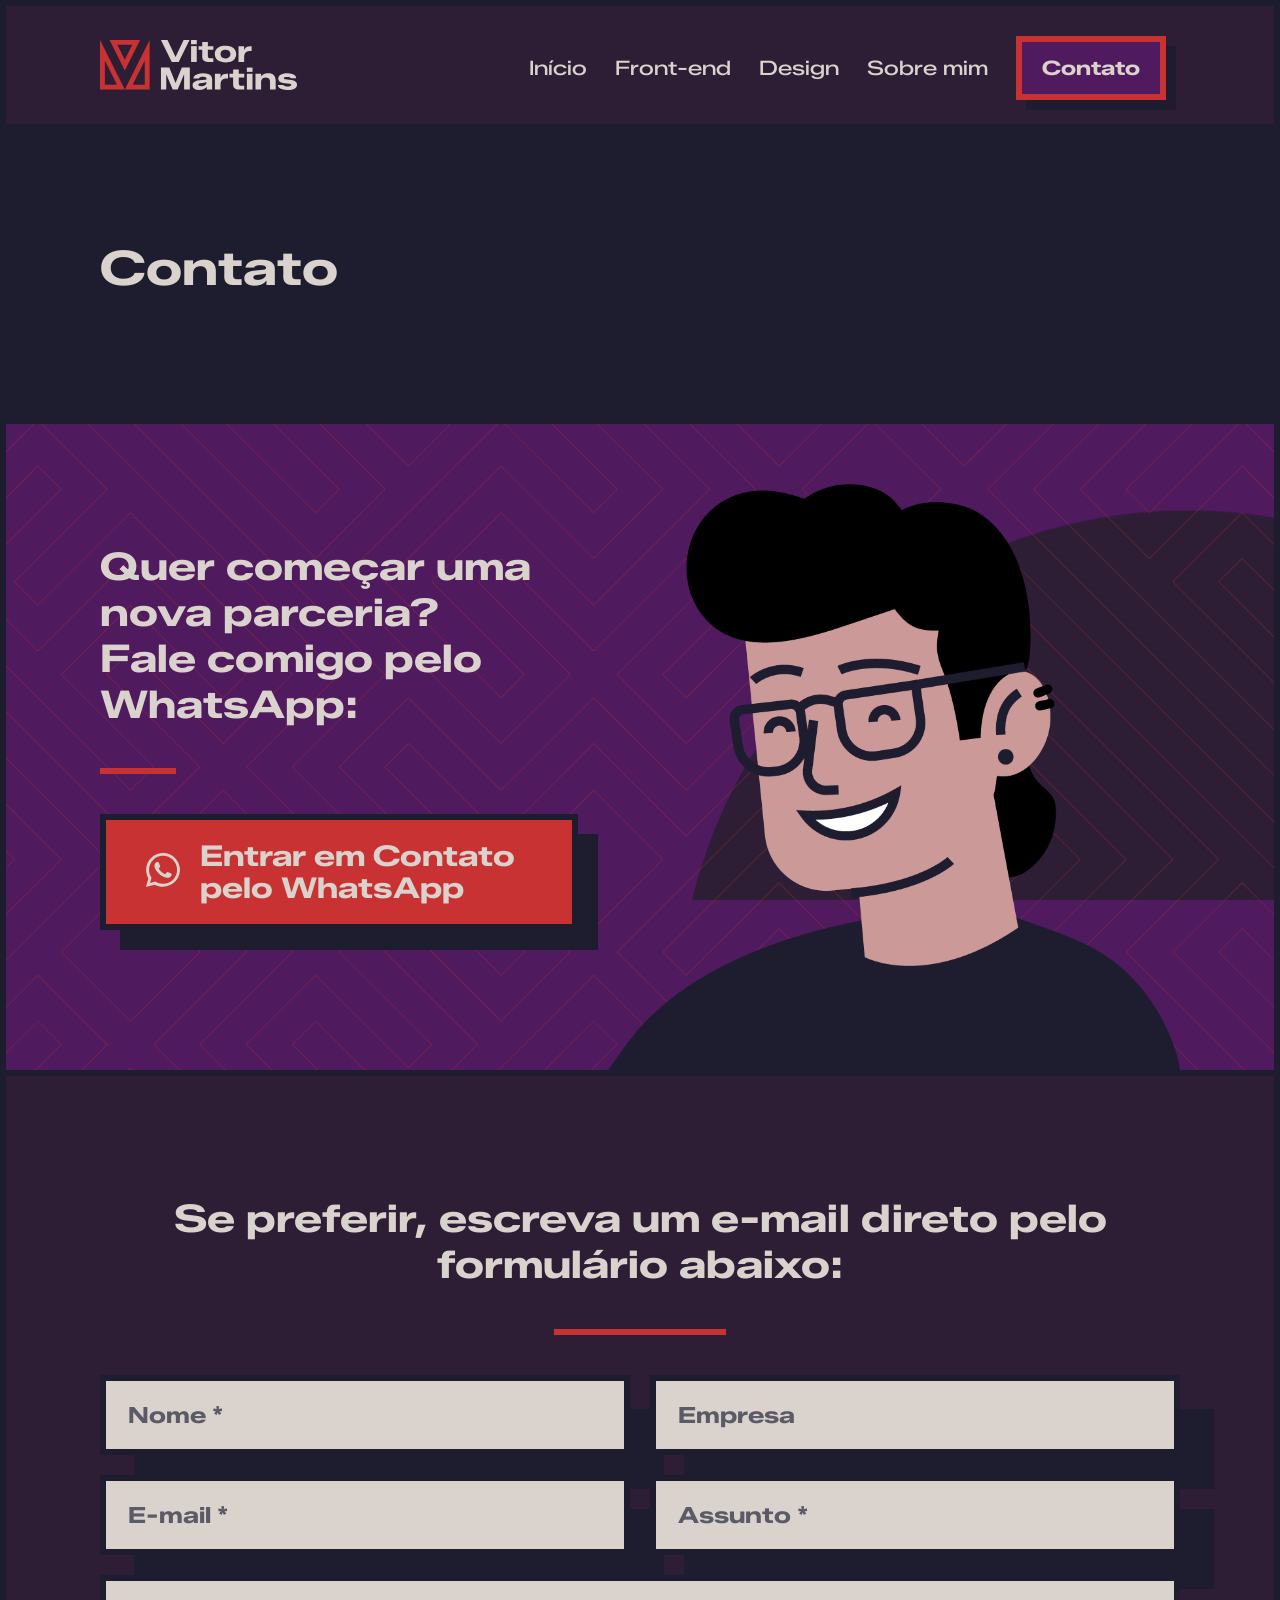
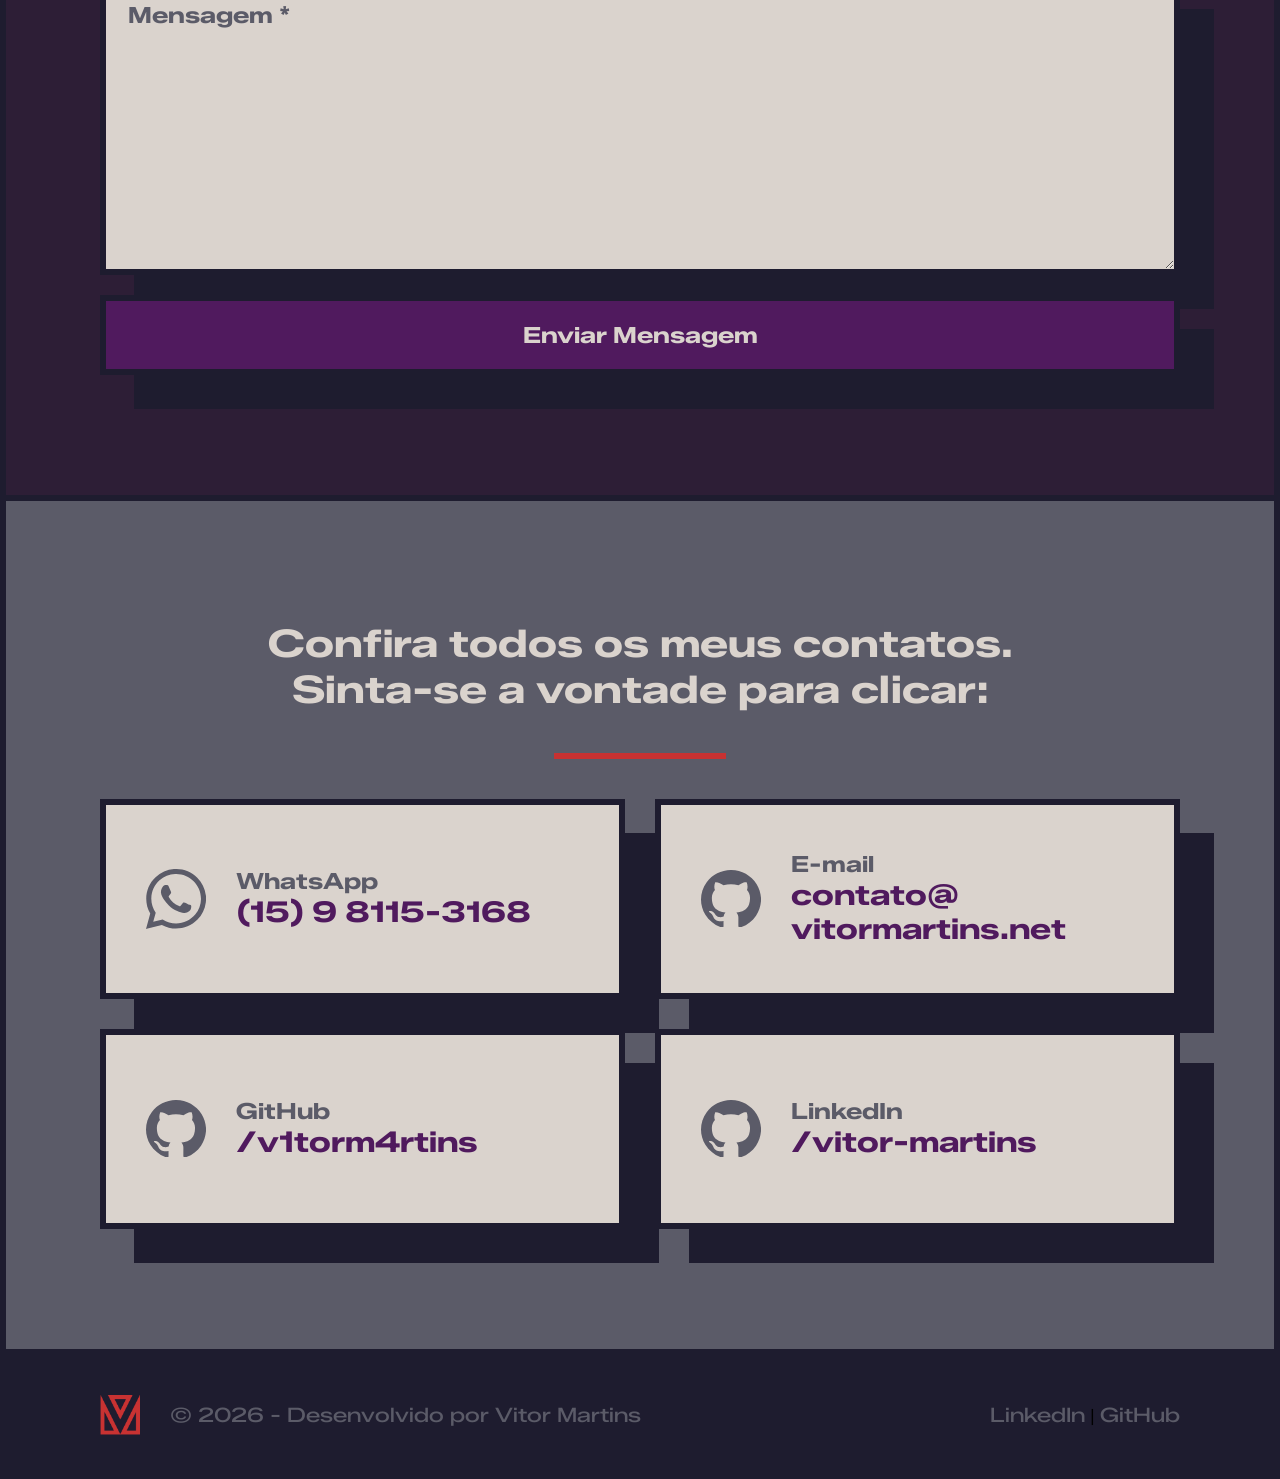
==== commit 0310bad5: "Sticky header diminuindo ao scrollar" ====
--- a/contato.html
+++ b/contato.html
@@ -28,7 +28,7 @@
     <main>
         <section class="page-title">
             <div class="container">
-                <h1>Contato</h1>
+                <h1 class="title-section">Contato</h1>
             </div>
         </section>
 
@@ -36,7 +36,7 @@
             <div class="container">
                 <div class="whatsapp-contact-wrap">
                     <div class="whatsapp-contact-left">
-                        <h2>Quer começar uma nova parceria?<br>
+                        <h2 class="title-section">Quer começar uma nova parceria?<br>
                             Fale comigo pelo WhatsApp:</h2>
 
                         <div class="left-red-line-spacing-1-1"></div>
@@ -65,7 +65,7 @@
         <section class="form-section">
             <div class="container">
                 <div class="form-wrap center-content">
-                    <h2>Se preferir, escreva um e-mail direto pelo formulário abaixo:</h2>
+                    <h2 class="title-section">Se preferir, escreva um e-mail direto pelo formulário abaixo:</h2>
 
                     <div class="red-line-spacing"></div>
 
@@ -108,7 +108,7 @@
         <section class="links-section gray-section">
             <div class="container">
                 <div>
-                    <h2 class="center-content">Confira todos os meus contatos.<br>
+                    <h2 class="title-section center-content">Confira todos os meus contatos.<br>
                         Sinta-se a vontade para clicar:</h2>
 
                     <div class="red-line-spacing"></div>
--- a/css/global.css
+++ b/css/global.css
@@ -228,7 +228,7 @@
 
 /* Espaçamento top para o menu */
 main {
-  padding-top: 130px;
+  padding-top: 120px;
   background-color: var(--dark-purple-color);
 }
 
@@ -370,6 +370,7 @@
   box-shadow: 14px 14px 0 0 var(--dark-purple-color);
 }
 
+h1.title-section:hover,
 h2.title-section:hover,
 .red-line-lateral:hover {
   transform: translate(0, -4px);
--- a/css/header.css
+++ b/css/header.css
@@ -40,8 +40,7 @@
 
 .logo {
   display: inline-block;
-  width: 63px;
-  height: 63px;
+  height: 50px;
 }
 
 .img-mobile {
@@ -115,16 +114,58 @@
   background: var(--red-color);
 }
 
+.logo-hover:hover {
+  transform: translate(-2px, -2px);
+}
+
+
+
+
+/* --- STICKY HEADER (SÓ DESKTOP) --- */
+@media screen and (min-width: 1024px) {
+
+  .main-header>.container {
+    transition: padding 0.1s ease;
+  }
+
+  /* Redução do Padding no Scroll */
+  .main-header.header-compact>.container {
+    padding-top: 8px;
+    padding-bottom: 8px;
+    align-items: center;
+  }
+
+  /* Troca da Logo no Scroll - Esconde a logo branca com texto*/
+  .main-header.header-compact .img-desktop {
+    display: none;
+  }
+
+  /* Força a logo vermelha (img-mobile) a aparecer no desktop no scroll */
+  .main-header.header-compact .logo .img-mobile {
+    display: block;
+    height: 40px;
+  }
+
+  /* Ajusta o Botão de Contato no Scroll */
+  .header-compact .botao-contato {
+    padding-top: 6px;
+    padding-bottom: 6px;
+  }
+}
+
+
+
+
 
 @media screen and (min-width:768px) {
   .main-header>.container {
-    align-items: stretch;
+    align-items: center;
   }
 
   .burger {
     margin-top: 0;
     width: auto;
-    height: 24px;
+    height: 58px;
   }
 
   .burger label {
@@ -165,7 +206,7 @@
 
   .img-desktop {
     display: block;
-    height: 63px;
+    height: 50px;
   }
 
   .img-mobile {
@@ -185,7 +226,7 @@
 
   .img-desktop {
     display: block;
-    height: 63px;
+    height: 50px;
   }
 
   .img-mobile {
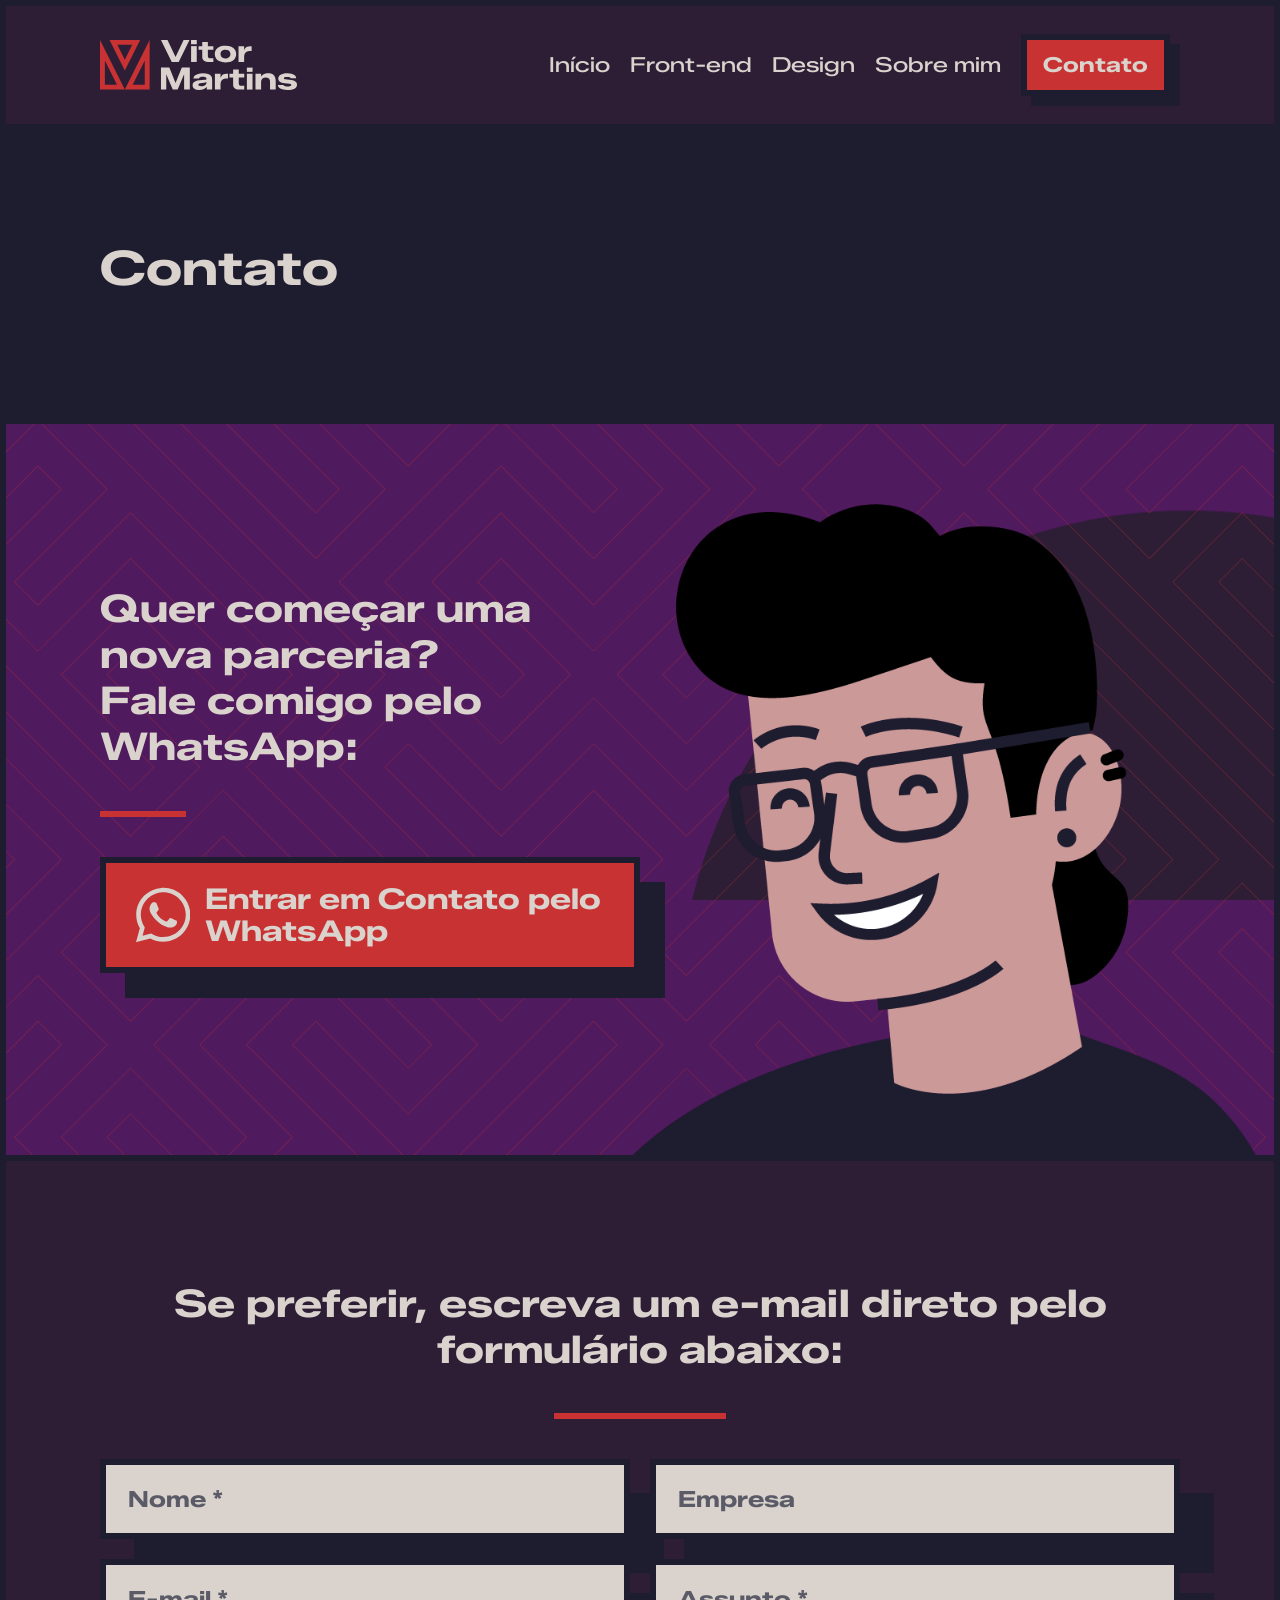
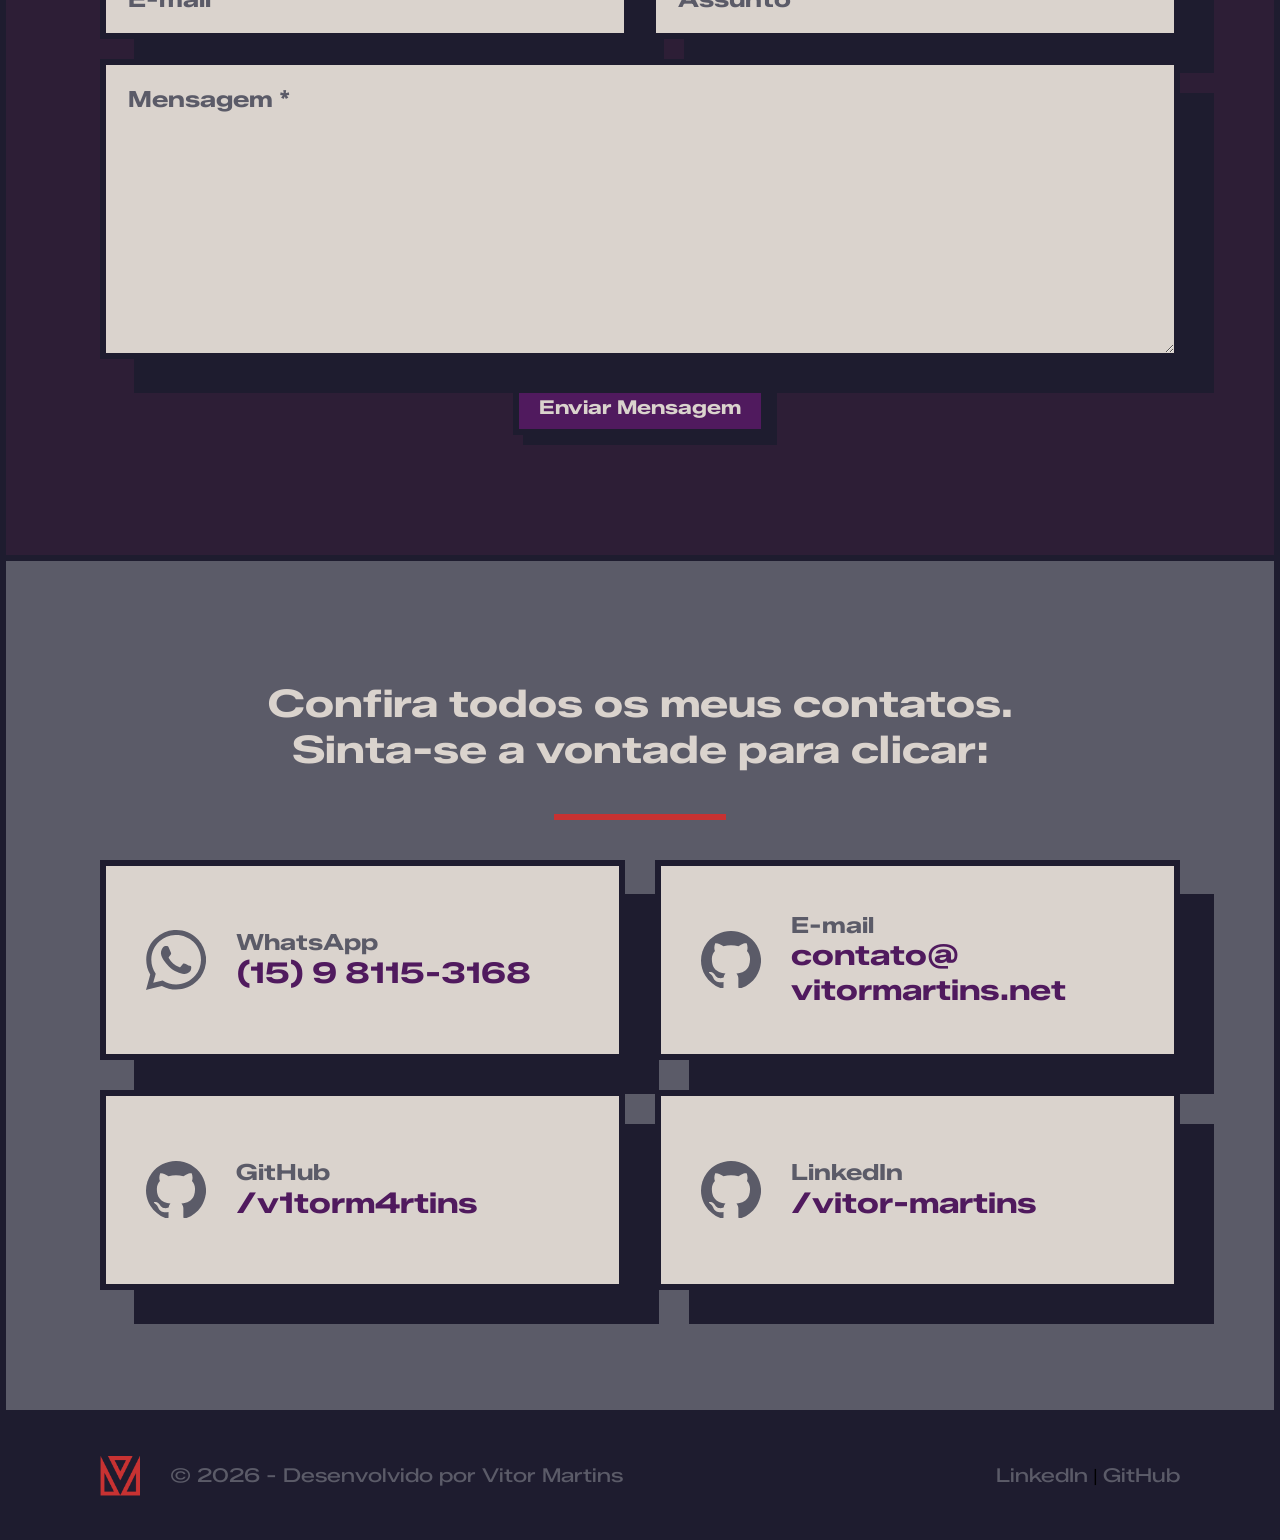
==== commit 44d20054: "Corrige problemas no responsivo e padroniza estilo das sombras" ====
--- a/contato.html
+++ b/contato.html
@@ -107,72 +107,71 @@
 
         <section class="links-section gray-section">
             <div class="container">
-                <div>
-                    <h2 class="title-section center-content">Confira todos os meus contatos.<br>
-                        Sinta-se a vontade para clicar:</h2>
 
-                    <div class="red-line-spacing"></div>
+                <h2 class="title-section center-content">Confira todos os meus contatos.<br>
+                    Sinta-se a vontade para clicar:</h2>
 
-                    <div class="link-grid">
+                <div class="red-line-spacing"></div>
 
-                        <a href="#" target="_blank" class="link-card">
-                            <div class="link-icon">
-                                <svg xmlns="http://www.w3.org/2000/svg" viewBox="0 0 256.59 256.71">
-                                    <path
-                                        d="M256.59,116.38v21.55c-.29-.07-.65.54-.56.94.46,1.97-.24,3.29-.49,5.2-3.55,27.22-15.81,52.39-35.18,71.9-40.32,40.57-102.12,50.54-152.6,23.07L2.95,255.96c-.76.2-1.18.34-1.44.74H0l18.14-65.91C-11.19,140.24-2.24,74.55,40.9,34.98,62.55,14.99,90.07,3.08,119.5.46c36.42-3.24,74.23,10.74,99.78,36.77,20.08,20.46,32.89,46.04,36.38,74.41.21,1.68.93,3.42.93,4.74ZM71.15,215.66c17.66,11.27,37.14,17.05,57.65,17.08,31.95-.17,62.1-14.51,82.47-38.98,15.1-18.14,23.36-40.67,23.91-64.33,1.43-61.18-49.52-110.71-110.62-108.2-24.81,1.02-48.39,10.39-66.72,27.2-21.43,19.54-34.2,46.86-35.08,75.96-.65,22.61,6.14,44.1,18.79,62.59l-10.66,38.91,40.26-10.22Z" />
-                                    <path
-                                        d="M159.47,143.59c3.21-3.71,21.79,8.1,26.45,9.61,2.23.42,6.86,1.19,7.37,4.17.95,5.62-.26,12.67-3.63,17.49-4.55,6.49-12.23,10.64-19.8,12.25-12.98,2.77-24.34-2.4-36.18-7.12-13.69-5.46-25.48-13.65-35.77-24.2-8.12-8.32-15.41-16.89-22.17-26.33-4.29-5.99-7.49-12.26-9.84-19.13-4.39-12.87-1.39-25.87,7.22-36.18,2.92-3.49,6.13-6.19,11.15-6.07,6.12.14,9.81-.84,11.92,4.15l10.57,24.95c1,2.35,1.1,4.39-.18,6.63-2.2,3.87-4.97,7.14-8,10.45-1.32,1.44-2.34,3.55-1.27,5.43,10.53,18.38,24.54,30.8,44.1,38.8,1.9.78,4.11,1.38,5.71-.2,4.62-4.56,8.14-9.84,12.34-14.7Z" />
-                                </svg>
-                            </div>
-                            <div class="link-content">
-                                <h4 class="link-title gray-text">WhatsApp</h4>
-                                <h3 class="link-username light-purple-text">(15) 9 8115-3168</h3>
-                            </div>
-                        </a>
+                <div class="link-grid">
 
-                        <a href="#" target="_blank" class="link-card">
-                            <div class="link-icon">
-                                <svg xmlns="http://www.w3.org/2000/svg" viewBox="0 0 131.34 125.9">
-                                    <path
-                                        d="M131.34,60.63v7.7c-.98,11.42-4.38,22.21-10.87,31.71-8.3,12.26-20.55,21.41-34.7,25.75-1.03.32-2.39-.26-3-.76-.67-.55-1-1.58-1-2.57l.06-17.95c.02-4.22-1.35-8.48-4.27-11.51,12.61-1.4,23.36-5.61,27.73-18.12,1.5-4.2,1.95-8.45,2.07-12.92.18-6.75-2.05-13.12-6.7-18.06,2-5.64,1.53-11.7-.75-17.19-2.38-.21-4.39.22-6.53.85-4.07,1.4-7.71,3.41-11.36,5.83-10.79-2.86-21.96-2.89-32.84,0-4.78-3.06-11.9-7.27-17.99-6.69-2.27,5.34-2.79,11.64-.7,17.21-4.49,4.78-6.79,10.92-6.72,17.49.13,12.37,3.8,22.9,15.75,28.18,4.39,1.99,8.93,2.81,14.01,3.49-2.29,2.41-3.56,5.27-3.99,8.59-3.27,1.47-6.71,2.09-10.21,1.47-3.63-.73-6.54-3-8.49-6.14-1.78-2.88-4.06-5.34-7.27-6.57-1.77-.68-5.38-1.25-6.12.16-.6,1.15,2.43,2.99,3.35,3.63,2.79,1.92,4.45,4.72,5.94,7.72,3.41,9.86,13.1,11.81,22.55,9.78l.05,11.31c0,2.08-2.03,3.06-4.04,2.86-14.81-4.72-27.53-14.57-35.76-27.83C-4.2,75.89-3,47.67,12.47,26.71,25.1,9.62,45.2-.23,66.44,0c22.59.25,43.57,11.95,55.44,31.15,5.57,9.02,8.58,19.06,9.46,29.47Z" />
-                                </svg>
-                            </div>
-                            <div class="link-content">
-                                <h4 class="link-title gray-text">E-mail</h4>
-                                <h3 class="link-username light-purple-text">contato@<br>
-                                    vitormartins.net</h3>
-                            </div>
-                        </a>
+                    <a href="#" target="_blank" class="link-card">
+                        <div class="link-icon">
+                            <svg xmlns="http://www.w3.org/2000/svg" viewBox="0 0 256.59 256.71">
+                                <path
+                                    d="M256.59,116.38v21.55c-.29-.07-.65.54-.56.94.46,1.97-.24,3.29-.49,5.2-3.55,27.22-15.81,52.39-35.18,71.9-40.32,40.57-102.12,50.54-152.6,23.07L2.95,255.96c-.76.2-1.18.34-1.44.74H0l18.14-65.91C-11.19,140.24-2.24,74.55,40.9,34.98,62.55,14.99,90.07,3.08,119.5.46c36.42-3.24,74.23,10.74,99.78,36.77,20.08,20.46,32.89,46.04,36.38,74.41.21,1.68.93,3.42.93,4.74ZM71.15,215.66c17.66,11.27,37.14,17.05,57.65,17.08,31.95-.17,62.1-14.51,82.47-38.98,15.1-18.14,23.36-40.67,23.91-64.33,1.43-61.18-49.52-110.71-110.62-108.2-24.81,1.02-48.39,10.39-66.72,27.2-21.43,19.54-34.2,46.86-35.08,75.96-.65,22.61,6.14,44.1,18.79,62.59l-10.66,38.91,40.26-10.22Z" />
+                                <path
+                                    d="M159.47,143.59c3.21-3.71,21.79,8.1,26.45,9.61,2.23.42,6.86,1.19,7.37,4.17.95,5.62-.26,12.67-3.63,17.49-4.55,6.49-12.23,10.64-19.8,12.25-12.98,2.77-24.34-2.4-36.18-7.12-13.69-5.46-25.48-13.65-35.77-24.2-8.12-8.32-15.41-16.89-22.17-26.33-4.29-5.99-7.49-12.26-9.84-19.13-4.39-12.87-1.39-25.87,7.22-36.18,2.92-3.49,6.13-6.19,11.15-6.07,6.12.14,9.81-.84,11.92,4.15l10.57,24.95c1,2.35,1.1,4.39-.18,6.63-2.2,3.87-4.97,7.14-8,10.45-1.32,1.44-2.34,3.55-1.27,5.43,10.53,18.38,24.54,30.8,44.1,38.8,1.9.78,4.11,1.38,5.71-.2,4.62-4.56,8.14-9.84,12.34-14.7Z" />
+                            </svg>
+                        </div>
+                        <div class="link-content">
+                            <h4 class="link-title gray-text">WhatsApp</h4>
+                            <h3 class="link-username light-purple-text">(15) 9 8115-3168</h3>
+                        </div>
+                    </a>
 
-                        <a href="https://github.com/v1torm4rtins" target="_blank" class="link-card">
-                            <div class="link-icon">
-                                <svg xmlns="http://www.w3.org/2000/svg" viewBox="0 0 131.34 125.9">
-                                    <path
-                                        d="M131.34,60.63v7.7c-.98,11.42-4.38,22.21-10.87,31.71-8.3,12.26-20.55,21.41-34.7,25.75-1.03.32-2.39-.26-3-.76-.67-.55-1-1.58-1-2.57l.06-17.95c.02-4.22-1.35-8.48-4.27-11.51,12.61-1.4,23.36-5.61,27.73-18.12,1.5-4.2,1.95-8.45,2.07-12.92.18-6.75-2.05-13.12-6.7-18.06,2-5.64,1.53-11.7-.75-17.19-2.38-.21-4.39.22-6.53.85-4.07,1.4-7.71,3.41-11.36,5.83-10.79-2.86-21.96-2.89-32.84,0-4.78-3.06-11.9-7.27-17.99-6.69-2.27,5.34-2.79,11.64-.7,17.21-4.49,4.78-6.79,10.92-6.72,17.49.13,12.37,3.8,22.9,15.75,28.18,4.39,1.99,8.93,2.81,14.01,3.49-2.29,2.41-3.56,5.27-3.99,8.59-3.27,1.47-6.71,2.09-10.21,1.47-3.63-.73-6.54-3-8.49-6.14-1.78-2.88-4.06-5.34-7.27-6.57-1.77-.68-5.38-1.25-6.12.16-.6,1.15,2.43,2.99,3.35,3.63,2.79,1.92,4.45,4.72,5.94,7.72,3.41,9.86,13.1,11.81,22.55,9.78l.05,11.31c0,2.08-2.03,3.06-4.04,2.86-14.81-4.72-27.53-14.57-35.76-27.83C-4.2,75.89-3,47.67,12.47,26.71,25.1,9.62,45.2-.23,66.44,0c22.59.25,43.57,11.95,55.44,31.15,5.57,9.02,8.58,19.06,9.46,29.47Z" />
-                                </svg>
-                            </div>
-                            <div class="link-content">
-                                <h4 class="link-title gray-text">GitHub</h4>
-                                <h3 class="link-username light-purple-text">/v1torm4rtins</h3>
-                            </div>
-                        </a>
+                    <a href="#" target="_blank" class="link-card">
+                        <div class="link-icon">
+                            <svg xmlns="http://www.w3.org/2000/svg" viewBox="0 0 131.34 125.9">
+                                <path
+                                    d="M131.34,60.63v7.7c-.98,11.42-4.38,22.21-10.87,31.71-8.3,12.26-20.55,21.41-34.7,25.75-1.03.32-2.39-.26-3-.76-.67-.55-1-1.58-1-2.57l.06-17.95c.02-4.22-1.35-8.48-4.27-11.51,12.61-1.4,23.36-5.61,27.73-18.12,1.5-4.2,1.95-8.45,2.07-12.92.18-6.75-2.05-13.12-6.7-18.06,2-5.64,1.53-11.7-.75-17.19-2.38-.21-4.39.22-6.53.85-4.07,1.4-7.71,3.41-11.36,5.83-10.79-2.86-21.96-2.89-32.84,0-4.78-3.06-11.9-7.27-17.99-6.69-2.27,5.34-2.79,11.64-.7,17.21-4.49,4.78-6.79,10.92-6.72,17.49.13,12.37,3.8,22.9,15.75,28.18,4.39,1.99,8.93,2.81,14.01,3.49-2.29,2.41-3.56,5.27-3.99,8.59-3.27,1.47-6.71,2.09-10.21,1.47-3.63-.73-6.54-3-8.49-6.14-1.78-2.88-4.06-5.34-7.27-6.57-1.77-.68-5.38-1.25-6.12.16-.6,1.15,2.43,2.99,3.35,3.63,2.79,1.92,4.45,4.72,5.94,7.72,3.41,9.86,13.1,11.81,22.55,9.78l.05,11.31c0,2.08-2.03,3.06-4.04,2.86-14.81-4.72-27.53-14.57-35.76-27.83C-4.2,75.89-3,47.67,12.47,26.71,25.1,9.62,45.2-.23,66.44,0c22.59.25,43.57,11.95,55.44,31.15,5.57,9.02,8.58,19.06,9.46,29.47Z" />
+                            </svg>
+                        </div>
+                        <div class="link-content">
+                            <h4 class="link-title gray-text">E-mail</h4>
+                            <h3 class="link-username light-purple-text">contato@<br>
+                                vitormartins.net</h3>
+                        </div>
+                    </a>
 
-                        <a href="https://www.linkedin.com/in/vitor-martins-b43408286/" target="_blank"
-                            class="link-card">
-                            <div class="link-icon">
-                                <svg xmlns="http://www.w3.org/2000/svg" viewBox="0 0 131.34 125.9">
-                                    <path
-                                        d="M131.34,60.63v7.7c-.98,11.42-4.38,22.21-10.87,31.71-8.3,12.26-20.55,21.41-34.7,25.75-1.03.32-2.39-.26-3-.76-.67-.55-1-1.58-1-2.57l.06-17.95c.02-4.22-1.35-8.48-4.27-11.51,12.61-1.4,23.36-5.61,27.73-18.12,1.5-4.2,1.95-8.45,2.07-12.92.18-6.75-2.05-13.12-6.7-18.06,2-5.64,1.53-11.7-.75-17.19-2.38-.21-4.39.22-6.53.85-4.07,1.4-7.71,3.41-11.36,5.83-10.79-2.86-21.96-2.89-32.84,0-4.78-3.06-11.9-7.27-17.99-6.69-2.27,5.34-2.79,11.64-.7,17.21-4.49,4.78-6.79,10.92-6.72,17.49.13,12.37,3.8,22.9,15.75,28.18,4.39,1.99,8.93,2.81,14.01,3.49-2.29,2.41-3.56,5.27-3.99,8.59-3.27,1.47-6.71,2.09-10.21,1.47-3.63-.73-6.54-3-8.49-6.14-1.78-2.88-4.06-5.34-7.27-6.57-1.77-.68-5.38-1.25-6.12.16-.6,1.15,2.43,2.99,3.35,3.63,2.79,1.92,4.45,4.72,5.94,7.72,3.41,9.86,13.1,11.81,22.55,9.78l.05,11.31c0,2.08-2.03,3.06-4.04,2.86-14.81-4.72-27.53-14.57-35.76-27.83C-4.2,75.89-3,47.67,12.47,26.71,25.1,9.62,45.2-.23,66.44,0c22.59.25,43.57,11.95,55.44,31.15,5.57,9.02,8.58,19.06,9.46,29.47Z" />
-                                </svg>
-                            </div>
-                            <div class="link-content">
-                                <h4 class="link-title gray-text">LinkedIn</h4>
-                                <h3 class="link-username light-purple-text">/vitor-martins</h3>
-                            </div>
-                        </a>
+                    <a href="https://github.com/v1torm4rtins" target="_blank" class="link-card">
+                        <div class="link-icon">
+                            <svg xmlns="http://www.w3.org/2000/svg" viewBox="0 0 131.34 125.9">
+                                <path
+                                    d="M131.34,60.63v7.7c-.98,11.42-4.38,22.21-10.87,31.71-8.3,12.26-20.55,21.41-34.7,25.75-1.03.32-2.39-.26-3-.76-.67-.55-1-1.58-1-2.57l.06-17.95c.02-4.22-1.35-8.48-4.27-11.51,12.61-1.4,23.36-5.61,27.73-18.12,1.5-4.2,1.95-8.45,2.07-12.92.18-6.75-2.05-13.12-6.7-18.06,2-5.64,1.53-11.7-.75-17.19-2.38-.21-4.39.22-6.53.85-4.07,1.4-7.71,3.41-11.36,5.83-10.79-2.86-21.96-2.89-32.84,0-4.78-3.06-11.9-7.27-17.99-6.69-2.27,5.34-2.79,11.64-.7,17.21-4.49,4.78-6.79,10.92-6.72,17.49.13,12.37,3.8,22.9,15.75,28.18,4.39,1.99,8.93,2.81,14.01,3.49-2.29,2.41-3.56,5.27-3.99,8.59-3.27,1.47-6.71,2.09-10.21,1.47-3.63-.73-6.54-3-8.49-6.14-1.78-2.88-4.06-5.34-7.27-6.57-1.77-.68-5.38-1.25-6.12.16-.6,1.15,2.43,2.99,3.35,3.63,2.79,1.92,4.45,4.72,5.94,7.72,3.41,9.86,13.1,11.81,22.55,9.78l.05,11.31c0,2.08-2.03,3.06-4.04,2.86-14.81-4.72-27.53-14.57-35.76-27.83C-4.2,75.89-3,47.67,12.47,26.71,25.1,9.62,45.2-.23,66.44,0c22.59.25,43.57,11.95,55.44,31.15,5.57,9.02,8.58,19.06,9.46,29.47Z" />
+                            </svg>
+                        </div>
+                        <div class="link-content">
+                            <h4 class="link-title gray-text">GitHub</h4>
+                            <h3 class="link-username light-purple-text">/v1torm4rtins</h3>
+                        </div>
+                    </a>
 
-                    </div>
+                    <a href="https://www.linkedin.com/in/vitor-martins-b43408286/" target="_blank" class="link-card">
+                        <div class="link-icon">
+                            <svg xmlns="http://www.w3.org/2000/svg" viewBox="0 0 131.34 125.9">
+                                <path
+                                    d="M131.34,60.63v7.7c-.98,11.42-4.38,22.21-10.87,31.71-8.3,12.26-20.55,21.41-34.7,25.75-1.03.32-2.39-.26-3-.76-.67-.55-1-1.58-1-2.57l.06-17.95c.02-4.22-1.35-8.48-4.27-11.51,12.61-1.4,23.36-5.61,27.73-18.12,1.5-4.2,1.95-8.45,2.07-12.92.18-6.75-2.05-13.12-6.7-18.06,2-5.64,1.53-11.7-.75-17.19-2.38-.21-4.39.22-6.53.85-4.07,1.4-7.71,3.41-11.36,5.83-10.79-2.86-21.96-2.89-32.84,0-4.78-3.06-11.9-7.27-17.99-6.69-2.27,5.34-2.79,11.64-.7,17.21-4.49,4.78-6.79,10.92-6.72,17.49.13,12.37,3.8,22.9,15.75,28.18,4.39,1.99,8.93,2.81,14.01,3.49-2.29,2.41-3.56,5.27-3.99,8.59-3.27,1.47-6.71,2.09-10.21,1.47-3.63-.73-6.54-3-8.49-6.14-1.78-2.88-4.06-5.34-7.27-6.57-1.77-.68-5.38-1.25-6.12.16-.6,1.15,2.43,2.99,3.35,3.63,2.79,1.92,4.45,4.72,5.94,7.72,3.41,9.86,13.1,11.81,22.55,9.78l.05,11.31c0,2.08-2.03,3.06-4.04,2.86-14.81-4.72-27.53-14.57-35.76-27.83C-4.2,75.89-3,47.67,12.47,26.71,25.1,9.62,45.2-.23,66.44,0c22.59.25,43.57,11.95,55.44,31.15,5.57,9.02,8.58,19.06,9.46,29.47Z" />
+                            </svg>
+                        </div>
+                        <div class="link-content">
+                            <h4 class="link-title gray-text">LinkedIn</h4>
+                            <h3 class="link-username light-purple-text">/vitor-martins</h3>
+                        </div>
+                    </a>
+
                 </div>
+
             </div>
         </section>
 
--- a/css/global.css
+++ b/css/global.css
@@ -92,6 +92,18 @@
   box-sizing: border-box;
 }
 
+html,
+body {
+  max-width: 100%;
+  overflow-x: hidden;
+  /* Corta qualquer coisa que tente sair pela direita */
+}
+
+
+html {
+  scroll-behavior: smooth;
+}
+
 
 
 
@@ -107,18 +119,41 @@
   --gray-color: #5B5B68;
 
   /* H titles sizes */
-  --h1-font-size: clamp(1.5rem, 1rem + 3vw, 3rem);
-  --h2-font-size: clamp(1.6rem, 1.3rem + 2.5vw, 2.4rem);
-  --h3-font-size: clamp(1.4rem, 1.1rem + 2vw, 1.8rem);
+  --h1-font-size: clamp(2rem, 1.3rem + 3vw, 3rem);
+  --h2-font-size: clamp(1.6rem, 1.2rem + 2.5vw, 2.4rem);
+  --h3-font-size: clamp(1.4rem, 1.1rem + 1.6vw, 1.8rem);
   --h4-font-size: clamp(1.2rem, 1rem + 1.5vw, 1.4rem);
 
   /* texts size */
-  --text-font-size: clamp(1.1rem, 1rem + 0.5vw, 1.25rem);
+  --text-font-size: clamp(1.2rem, 1rem + 0.4vw, 1rem);
+  --text-menu-size-mobile: clamp(1.4rem, 1.1rem + 1.8vw, 1.4rem);
+  --text-menu-size-desktop: clamp(1.2rem, 1rem + 0.4vw, 1.3rem);
 
   /* weight type */
   --title-weight: 700;
   --text-weight: 500;
-}
+
+  /* shadows */
+  --large-box-shadow: 34px 34px 0 0 var(--black-color);
+  --medium-box-shadow: 25px 25px 0 0 var(--black-color);
+  --small-box-shadow: 10px 10px 0 0 var(--black-color);
+  --large-box-shadow-hover: 40px 40px 0 0 var(--black-color);
+  --medium-box-shadow-hover: 30px 30px 0 0 var(--black-color);
+  --small-box-shadow-hover: 14px 14px 0 0 var(--black-color);
+
+  --large-box-shadow-light: 34px 34px 0 0 var(--dark-purple-color);
+  --medium-box-shadow-light: 25px 25px 0 0 var(--dark-purple-color);
+  --small-box-shadow-light: 10px 10px 0 0 var(--dark-purple-color);
+  --large-box-shadow-light-hover: 40px 40px 0 0 var(--dark-purple-color);
+  --medium-box-shadow-light-hover: 30px 30px 0 0 var(--dark-purple-color);
+  --small-box-shadow-light-hover: 14px 14px 0 0 var(--dark-purple-color);
+
+  /* hover effect */
+  --large-hover: translate(-6px, -6px);
+  --medium-hover: translate(-5px, -5px);
+  --small-hover: translate(-4px, -4px);
+}
+
 
 
 
@@ -153,6 +188,10 @@
 
 .small-bottom-margin {
   margin-bottom: 30px
+}
+
+.horizontal-padding {
+  padding: 0 4%;
 }
 
 /* Text color & centralize */
@@ -209,7 +248,8 @@
 
 
 
-/* Configuração da Fonte/Tipografia */
+
+/* --- Configuração da Fonte/Tipografia --- */
 @font-face {
   font-family: 'Zalando Sans Expanded';
   src: url('/fonts/ZalandoSansExpanded-Medium.woff2') format('woff2');
@@ -243,7 +283,7 @@
 /* Sections sempre 100% para aceitar fundos */
 section {
   width: 100%;
-  padding: 70px 0;
+  padding: 80px 0;
   border-right: 6px solid;
   border-left: 6px solid;
   border-bottom: 6px solid;
@@ -327,15 +367,12 @@
   background: var(--black-color);
 }
 
-.horizontal-padding {
-  padding: 0 10%;
-}
-
 .cta-button,
 button {
+  z-index: 99;
   cursor: pointer;
   border: 6px solid var(--black-color);
-  box-shadow: 10px 10px 0 0 var(--black-color);
+  box-shadow: var(--small-box-shadow);
   display: inline-block;
   padding: 10px 20px;
   font-size: var(--text-font-size);
@@ -347,14 +384,14 @@
 .cta-button:hover {
   background: var(--red-color);
   color: var(--white-color);
-  transform: translate(-4px, -4px);
-  box-shadow: 14px 14px 0 0 var(--black-color);
+  transform: var(--small-hover);
+  box-shadow: var(--small-box-shadow-hover);
 }
 
 .light-cta-button {
   cursor: pointer;
   border: 6px solid var(--dark-purple-color);
-  box-shadow: 10px 10px 0 0 var(--dark-purple-color);
+  box-shadow: var(--small-box-shadow-light);
   display: inline-block;
   padding: 10px 20px;
   font-size: var(--text-font-size);
@@ -366,8 +403,8 @@
 .light-cta-button:hover {
   background: var(--red-color);
   color: var(--white-color);
-  transform: translate(-4px, -4px);
-  box-shadow: 14px 14px 0 0 var(--dark-purple-color);
+  transform: var(--small-hover);
+  box-shadow: var(--small-box-shadow-light-hover);
 }
 
 h1.title-section:hover,
@@ -493,17 +530,47 @@
   z-index: 1;
 }
 
-
-
-
-
-
-/* ===== RESPONSIVO ===== */
+h1.title-section {
+  text-align: center;
+}
+
+
+
+
+
+
+
+
+
+
+
+
+
+/* ========== RESPONSIVO - TABLET 768+ ==========*/
 
 @media screen and (min-width:768px) {}
 
 
+
+
+
+
+
+
+
+
+
+
+
+
+
+/* ========== RESPONSIVO - LAPTOP 1024+ ==========*/
+
 @media screen and (min-width:1024px) {
+  h1.title-section {
+    text-align: left;
+  }
+
   .red-line-lateral {
     padding-left: 40px;
   }
@@ -515,7 +582,26 @@
   .container {
     padding: 0 60px;
   }
-}
-
+
+  .horizontal-padding {
+    padding: 0 12%;
+  }
+}
+
+
+
+
+
+
+
+
+
+
+
+
+
+
+
+/* ========== RESPONSIVO - DESKTOP 1440+ ==========*/
 
 @media screen and (min-width:1440px) {}
--- a/css/header.css
+++ b/css/header.css
@@ -9,13 +9,13 @@
 .pg-front-end .nav-front-end,
 .pg-design .nav-design,
 .pg-sobre-mim .nav-sobre-mim {
-  padding-top: 6px;
-  padding-bottom: 6px;
+  padding-top: 0;
+  padding-bottom: 3px;
   border-bottom: 6px solid var(--red-color);
 }
 
 .pg-contato .nav-contato {
-  border: 6px solid var(--red-color) !important;
+  background: var(--red-color) !important;
 }
 
 .main-header {
@@ -45,6 +45,7 @@
 
 .img-mobile {
   display: block;
+  height: 50px;
 }
 
 .img-desktop {
@@ -83,30 +84,31 @@
 }
 
 .list-links li {
-  margin: 16px 0;
+  margin: 20px 0;
 }
 
 .list-links li a {
   color: var(--white-color);
   text-decoration: none;
-  font-weight: var(--text-weight);
+  font-size: var(--text-menu-size-mobile);
 }
 
 .list-links li a.botao-contato {
+  margin-top: 20px;
+  padding: 8px 16px;
   border: 6px solid var(--black-color);
-  box-shadow: 10px 10px 0 0 var(--black-color);
+  box-shadow: var(--small-box-shadow);
   display: inline-block;
   font-weight: 700;
 }
 
 .list-links li a.botao-contato:hover {
-  transform: translate(-4px, -4px);
-  box-shadow: 14px 14px 0 0 var(--black-color);
+  transform: var(--small-hover);
+  box-shadow: var(--small-box-shadow-hover);
 }
 
 .botao-contato {
   background: var(--light-purple-color);
-  padding: 10px 16px;
   color: var(--white-color) !important;
 }
 
@@ -121,17 +123,91 @@
 
 
 
-/* --- STICKY HEADER (SÓ DESKTOP) --- */
-@media screen and (min-width: 1024px) {
-
+
+
+
+
+
+
+
+
+
+
+
+/* ========== RESPONSIVO - TABLET 768+ ==========*/
+
+@media screen and (min-width:768px) {
+  .list-links li a {
+    font-size: var(--text-menu-size-desktop);
+  }
+
+  .main-header>.container {
+    align-items: center;
+  }
+
+  .burger {
+    display: flex;
+    align-items: center;
+    margin-top: 0;
+    width: auto;
+    height: 58px;
+  }
+
+  .burger label {
+    display: none;
+  }
+
+  .burger nav {
+    display: block;
+  }
+
+  .burger ul {
+    display: flex;
+    justify-content: space-between;
+    align-items: center;
+    padding: 0;
+  }
+
+  .burger ul li {
+    margin: 0 10px;
+  }
+
+  .botao-contato {
+    padding: 10px 12px;
+  }
+
+  .list-links li a.botao-contato {
+    margin-top: 0;
+  }
+}
+
+
+
+
+
+
+
+
+
+
+
+
+
+
+
+/* ========== RESPONSIVO - LAPTOP 1024+ ==========*/
+
+@media screen and (min-width:1024px) {
+
+  /* --- STICYK HEADER --- */
   .main-header>.container {
     transition: padding 0.1s ease;
   }
 
   /* Redução do Padding no Scroll */
   .main-header.header-compact>.container {
-    padding-top: 8px;
-    padding-bottom: 8px;
+    padding-top: 6px;
+    padding-bottom: 6px;
     align-items: center;
   }
 
@@ -151,54 +227,7 @@
     padding-top: 6px;
     padding-bottom: 6px;
   }
-}
-
-
-
-
-
-@media screen and (min-width:768px) {
-  .main-header>.container {
-    align-items: center;
-  }
-
-  .burger {
-    margin-top: 0;
-    width: auto;
-    height: 58px;
-  }
-
-  .burger label {
-    display: none;
-  }
-
-  .burger nav {
-    display: block;
-  }
-
-  .burger ul {
-    display: flex;
-    justify-content: space-between;
-    align-items: center;
-    padding: 0;
-  }
-
-  .burger ul li {
-    margin: 0 14px;
-  }
-
-  .botao-contato {
-    border: 6px solid var(--light-purple-color);
-    box-shadow: 10px 10px 0 0 var(--black-color);
-    background: var(--light-purple-color);
-    padding: 10px 20px;
-    color: var(--white-color) !important;
-    font-weight: var(--title-weight);
-  }
-}
-
-
-@media screen and (min-width:1024px) {
+
   .logo {
     width: 260px;
     height: auto;
@@ -216,7 +245,27 @@
   input[type="checkbox"]:checked~nav {
     padding: 20px 60px 30px;
   }
-}
+
+  .botao-contato {
+    padding: 10px 30px;
+  }
+}
+
+
+
+
+
+
+
+
+
+
+
+
+
+
+
+/* ========== RESPONSIVO - DESKTOP 1440+ ==========*/
 
 @media screen and (min-width:1440px) {
   .logo {
@@ -232,4 +281,8 @@
   .img-mobile {
     display: none;
   }
+
+  .burger ul li {
+    margin: 0 16px;
+  }
 }
--- a/css/contato.css
+++ b/css/contato.css
@@ -6,7 +6,7 @@
 
 /* --- WHATSAPP CONTACT SECTION --- */
 .whatsapp-contact-section {
-    padding: 60px 0 0;
+    padding: 80px 0 0;
     display: flex;
     flex-direction: column;
     justify-content: center;
@@ -16,22 +16,26 @@
 
 .whatsapp-contact-wrap {
     display: flex;
-    flex-direction: row;
+    flex-direction: column;
     gap: 30px;
     align-items: center;
 }
 
 .whatsapp-contact-left {
-    width: 47%;
+    width: 100%;
     display: flex;
     flex-direction: column;
     gap: 20px;
-    align-items: flex-start;
-    margin-bottom: 80px;
+    align-items: center;
+    text-align: center;
+    margin-bottom: 20px;
+    z-index: 10;
 }
 
 .whatsapp-contact-right {
-    width: 53%;
+    width: 100%;
+    align-items: center;
+    margin-bottom: -66px;
 }
 
 .whatsapp-contact-right:hover {
@@ -43,23 +47,26 @@
 }
 
 .cta-button-contato {
-    display: inline-flex;
-    gap: 20px;
+    display: flex;
+    flex-direction: row;
+    align-items: center;
+    gap: 15px;
     cursor: pointer;
     border: 6px solid var(--black-color);
-    box-shadow: 20px 20px 0 0 var(--black-color);
-    padding: 20px 40px;
+    box-shadow: var(--medium-box-shadow);
+    padding: 20px 30px;
     font-size: var(--h3-font-size);
     font-weight: var(--title-weight);
     color: var(--white-color);
     background: var(--red-color);
     line-height: 2rem;
+    text-align: left;
 }
 
 .cta-button-contato:hover {
     color: var(--white-color);
-    transform: translate(-6px, -6px);
-    box-shadow: 26px 26px 0 0 var(--black-color);
+    transform: var(--medium-hover);
+    box-shadow: var(--medium-box-shadow-hover);
 }
 
 .link-card:hover {
@@ -68,10 +75,14 @@
 
 /* Icon style*/
 .icon-whatsapp {
-    width: 60px;
+    width: 80px;
     height: 60px;
     fill: currentColor;
     /* Faz o ícone herdar a cor 'white' do texto */
+}
+
+img.whatsapp-contact-right {
+    width: 500px;
 }
 
 
@@ -85,7 +96,8 @@
 
 .form-row {
     display: flex;
-    gap: 20px;
+    flex-direction: column;
+    gap: 0px;
 }
 
 .form-row .form-group-floating {
@@ -100,7 +112,7 @@
     padding: 20px;
     border: 6px solid var(--black-color);
     background-color: var(--white-color);
-    box-shadow: 34px 34px 0 0 var(--black-color);
+    box-shadow: var(--small-box-shadow);
     font-size: 1.4rem;
     font-weight: 700;
     outline: none;
@@ -144,19 +156,6 @@
     border: 6px solid var(--red-color);
 }
 
-.cta-button {
-    position: relative;
-    z-index: 10;
-    width: 100%;
-    padding: 20px;
-    font-size: 1.4rem;
-    box-shadow: 34px 34px 0 0 var(--black-color);
-}
-
-.cta-button:hover {
-    box-shadow: 34px 34px 0 0 var(--black-color);
-    transform: translate(0, 0);
-}
 
 
 
@@ -164,34 +163,34 @@
 /* --- SEÇÃO DE LINKS --- */
 .link-grid {
     display: grid;
-    grid-template-columns: repeat(2, 1fr);
+    grid-template-columns: 1fr;
+    /* 1 coluna no celular */
     gap: 30px;
-    width: 100%;
-    margin: 0 auto;
+    justify-content: center;
 }
 
 .link-card {
     display: flex;
-    align-items: center;
+    flex-direction: column;
+    align-items: flex-start;
     gap: 30px;
     padding: 40px;
     min-height: 200px;
     background-color: var(--white-color);
     border: 6px solid var(--black-color);
-    box-shadow: 34px 34px 0 0 var(--black-color);
+    box-shadow: var(--large-box-shadow);
     text-decoration: none;
     transition: all 0s ease;
 }
 
 .link-card:hover {
-    transform: translate(-6px, -6px);
+    transform: var(--large-hover);
     box-shadow: 40px 40px 0 0 var(--black-color);
 }
 
-/* O Círculo do Ícone */
+/* Ícone */
 .link-icon {
     width: 60px;
-    height: 60px;
     fill: var(--gray-color);
     display: flex;
     align-items: center;
@@ -212,24 +211,107 @@
 
 
 
-/* --- RESPONSIVO --- */
-@media (max-width: 768px) {
+
+
+
+
+
+
+
+
+
+
+
+/* ========== RESPONSIVO - TABLET 768+ ==========*/
+@media screen and (min-width:768px) {
+    .whatsapp-contact-wrap {
+        flex-direction: row;
+    }
+
+    .whatsapp-contact-left {
+        min-width: 50%;
+        align-items: flex-start;
+        text-align: left;
+        margin-bottom: 100px;
+    }
+
+    .form-row {
+        display: flex;
+        flex-direction: row;
+        gap: 20px;
+    }
+
+    img.whatsapp-contact-right {
+        width: 700px;
+        margin-left: -120px;
+    }
+
+    .form-group-floating input,
+    .form-group-floating textarea {
+        box-shadow: var(--medium-box-shadow);
+    }
+}
+
+
+
+
+
+
+
+
+
+
+
+
+
+
+/* ========== RESPONSIVO - LAPTOP 1024+ ==========*/
+@media screen and (min-width:1024px) {
+    .whatsapp-contact-right {
+        width: 53%;
+        align-items: flex-start;
+    }
+
     .link-grid {
-        grid-template-columns: 1fr;
-        /* 1 coluna no celular */
-        gap: 30px;
-        padding: 20px;
+        grid-template-columns: repeat(2, 1fr);
     }
 
     .link-card {
-        padding: 20px;
-    }
-}
-
-
-@media (max-width: 768px) {
+        flex-direction: row;
+        align-items: center;
+    }
+
     .form-row {
-        flex-direction: column;
-        gap: 0;
+        display: flex;
+    }
+
+    img.whatsapp-contact-right {
+        margin-left: -90px;
+    }
+
+    .form-group-floating input,
+    .form-group-floating textarea {
+        box-shadow: var(--large-box-shadow);
+    }
+}
+
+
+
+
+
+
+
+
+
+
+
+
+
+
+/* ========== RESPONSIVO - DESKTOP 1440+ ==========*/
+
+@media screen and (min-width:1440px) {
+    img.whatsapp-contact-right {
+        width: 800px;
     }
 }
--- a/css/footer.css
+++ b/css/footer.css
@@ -8,29 +8,31 @@
 
 .cta-wrap {
   display: flex;
-  flex-direction: row;
+  flex-direction: column;
   align-items: center;
   gap: 40px;
 }
 
 .cta-l-column {
-  min-width: 45%;
+  min-width: 35%;
 }
 
 .cta-r-column {
-  min-width: 45%;
+  min-width: 55%;
   display: flex;
   align-items: flex-start;
   flex-direction: column;
-  gap: 30px;
-  padding: 60px;
+  gap: 36px;
+  padding: 36px;
   background: var(--white-color);
   border: 6px solid var(--black-color);
-  box-shadow: 34px 34px 0 0 var(--black-color);
+  box-shadow: var(--small-box-shadow);
+  z-index: 10;
+  margin-top: -150px;
 }
 
 .cta-img-notebook {
-  height: 550px;
+  height: 500px;
 }
 
 .cta-img-notebook:hover {
@@ -80,4 +82,98 @@
 
 .footer-logo-img:hover {
   transform: scale(1.08);
+}
+
+
+
+
+
+
+
+
+
+
+
+
+
+
+
+/* ========== RESPONSIVO - TABLET 768+ ==========*/
+
+@media screen and (min-width:768px) {
+  .cta-wrap {
+    flex-direction: row;
+  }
+
+  .cta-r-column {
+    min-width: 65%;
+    margin-top: 0;
+    padding: 60px;
+    box-shadow: var(--medium-box-shadow);
+  }
+
+  .cta-l-column {
+    min-width: 25%;
+  }
+
+  .cta-img-notebook {
+    height: 400px;
+  }
+}
+
+
+
+
+
+
+
+
+
+
+
+
+
+
+
+/* ========== RESPONSIVO - LAPTOP 1024+ ==========*/
+
+@media screen and (min-width:1024px) {
+  .cta-r-column {
+    min-width: 50%;
+    box-shadow: var(--large-box-shadow);
+  }
+
+  .cta-l-column {
+    min-width: 40%;
+  }
+
+  .cta-img-notebook {
+    height: 500px;
+  }
+}
+
+
+
+
+
+
+
+
+
+
+
+
+
+
+
+/* ========== RESPONSIVO - DESKTOP 1440+ ==========*/
+
+@media screen and (min-width:1440px) {
+  .cta-r-column {
+    min-width: 45%;
+  }
+
+  .cta-l-column {
+    min-width: 45%;
+  }
 }
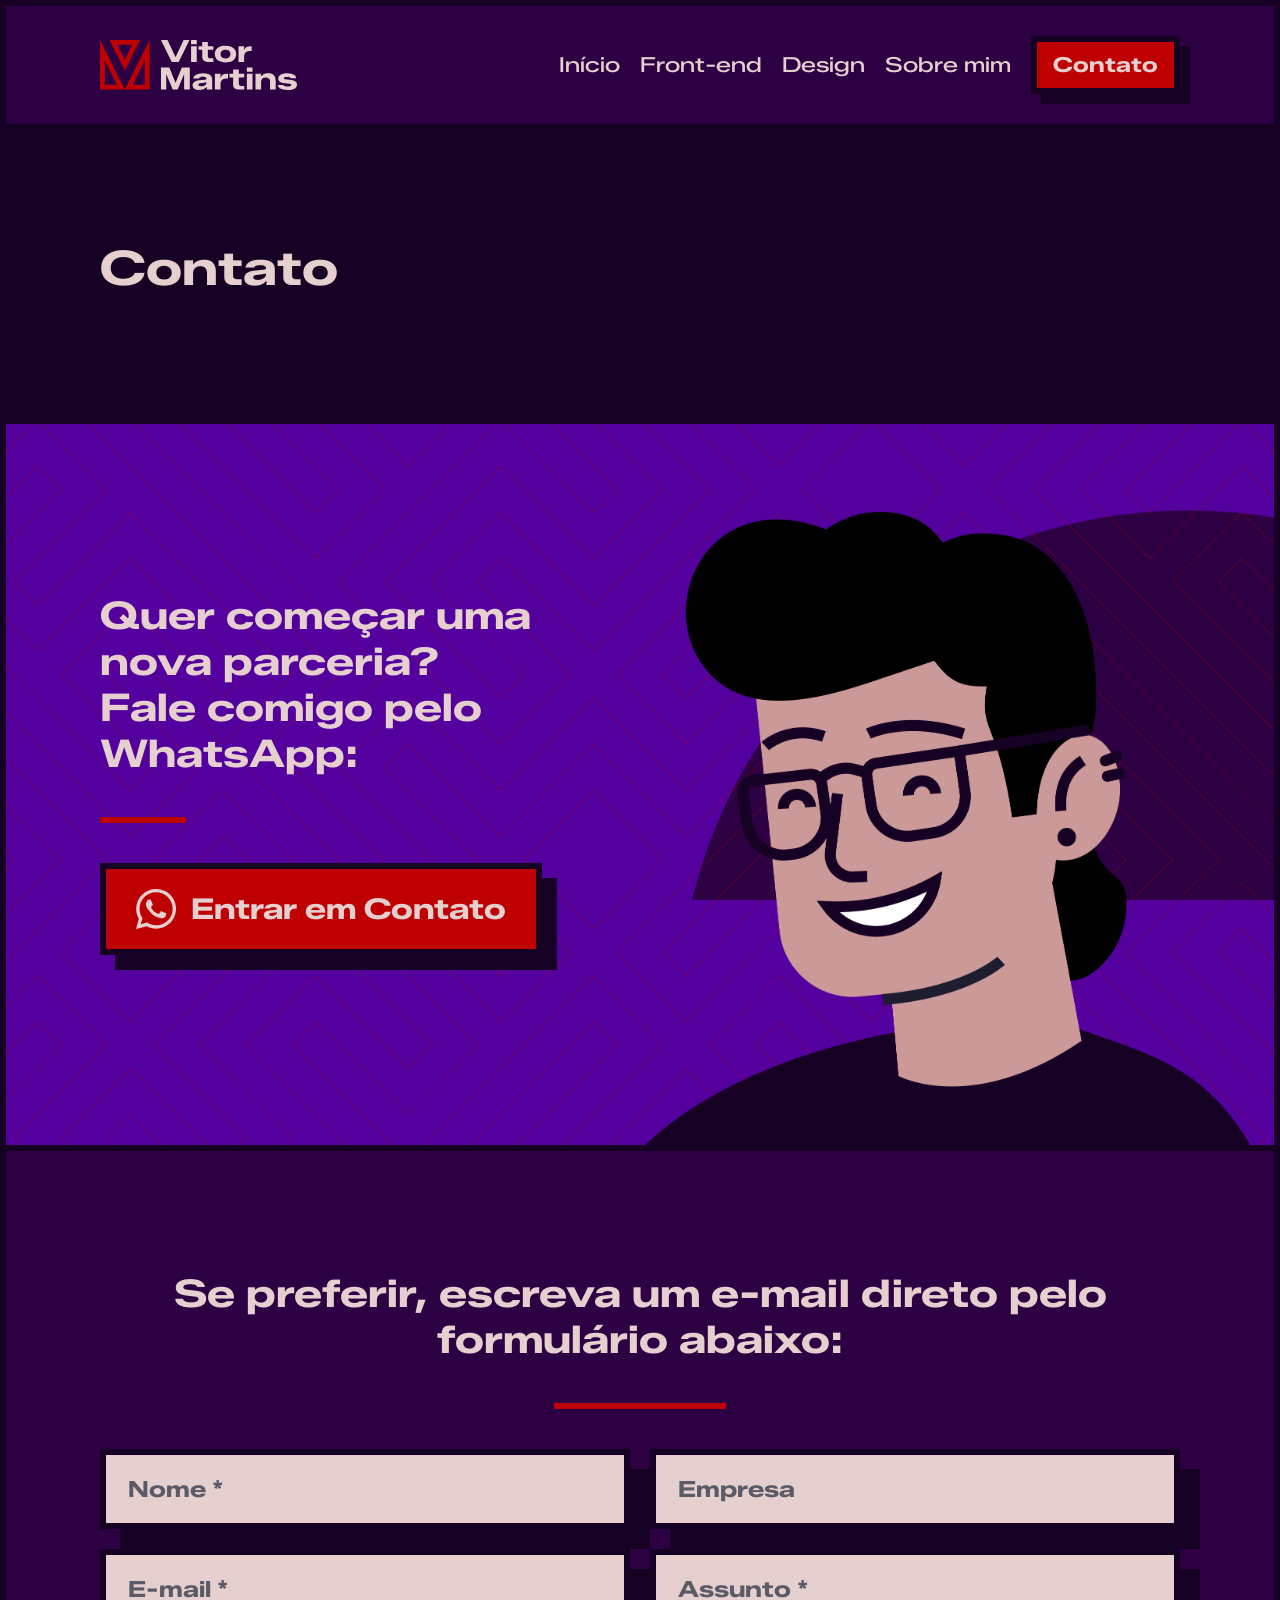
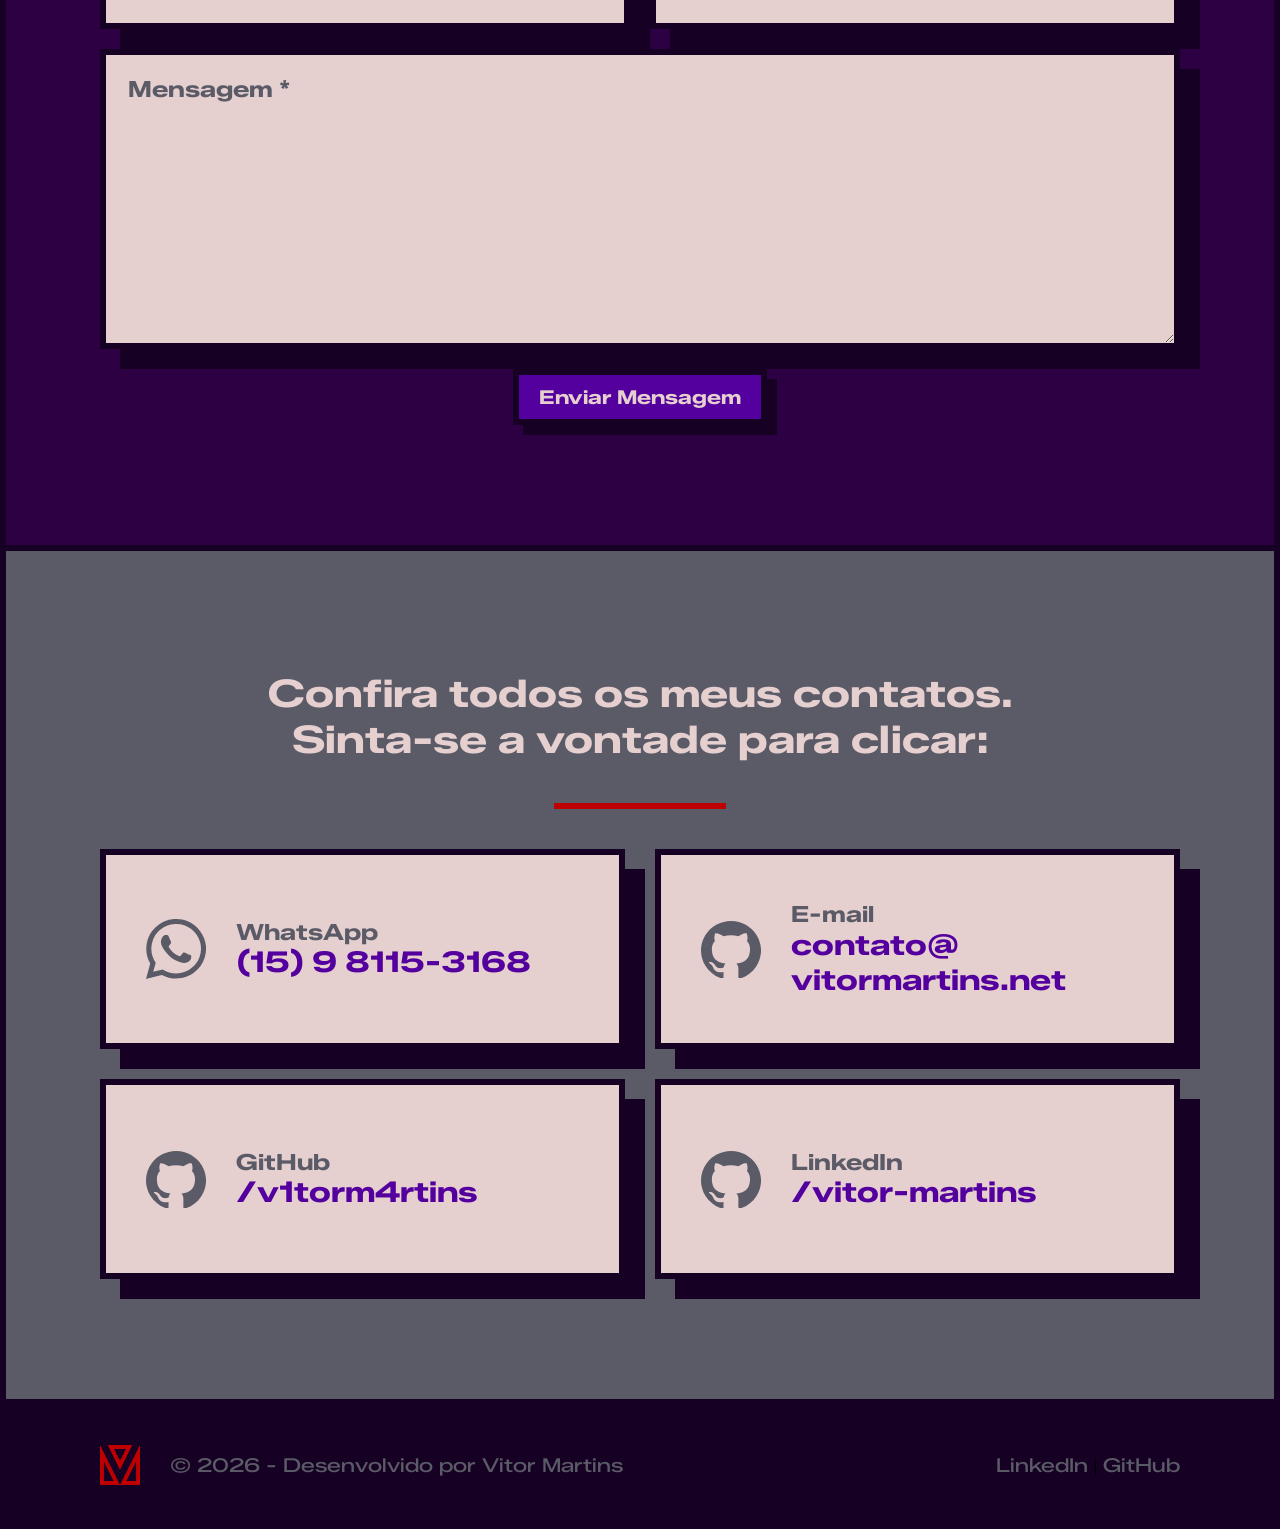
==== commit 2a6f5525: "Insercao de texto na pagina sobre mim e remap nas cores" ====
--- a/contato.html
+++ b/contato.html
@@ -49,7 +49,7 @@
                                 <path
                                     d="M159.47,143.59c3.21-3.71,21.79,8.1,26.45,9.61,2.23.42,6.86,1.19,7.37,4.17.95,5.62-.26,12.67-3.63,17.49-4.55,6.49-12.23,10.64-19.8,12.25-12.98,2.77-24.34-2.4-36.18-7.12-13.69-5.46-25.48-13.65-35.77-24.2-8.12-8.32-15.41-16.89-22.17-26.33-4.29-5.99-7.49-12.26-9.84-19.13-4.39-12.87-1.39-25.87,7.22-36.18,2.92-3.49,6.13-6.19,11.15-6.07,6.12.14,9.81-.84,11.92,4.15l10.57,24.95c1,2.35,1.1,4.39-.18,6.63-2.2,3.87-4.97,7.14-8,10.45-1.32,1.44-2.34,3.55-1.27,5.43,10.53,18.38,24.54,30.8,44.1,38.8,1.9.78,4.11,1.38,5.71-.2,4.62-4.56,8.14-9.84,12.34-14.7Z" />
                             </svg>
-                            <span>Entrar em Contato pelo WhatsApp</span>
+                            <span>Entrar em Contato</span>
 
                         </a>
                     </div>
--- a/css/global.css
+++ b/css/global.css
@@ -111,11 +111,11 @@
 :root {
 
   /* color */
-  --white-color: #DAD3CD;
-  --black-color: #1E1C2F;
-  --light-purple-color: #501A5E;
-  --dark-purple-color: #2D1E36;
-  --red-color: #C83232;
+  --white-color: #e5cfcf;
+  --black-color: #160023;
+  --light-purple-color: #54009e;
+  --dark-purple-color: #2c0042;
+  --red-color: #bf0000;
   --gray-color: #5B5B68;
 
   /* H titles sizes */
@@ -134,24 +134,24 @@
   --text-weight: 500;
 
   /* shadows */
-  --large-box-shadow: 34px 34px 0 0 var(--black-color);
-  --medium-box-shadow: 25px 25px 0 0 var(--black-color);
+  --large-box-shadow: 20px 20px 0 0 var(--black-color);
+  --medium-box-shadow: 15px 15px 0 0 var(--black-color);
   --small-box-shadow: 10px 10px 0 0 var(--black-color);
-  --large-box-shadow-hover: 40px 40px 0 0 var(--black-color);
-  --medium-box-shadow-hover: 30px 30px 0 0 var(--black-color);
-  --small-box-shadow-hover: 14px 14px 0 0 var(--black-color);
-
-  --large-box-shadow-light: 34px 34px 0 0 var(--dark-purple-color);
-  --medium-box-shadow-light: 25px 25px 0 0 var(--dark-purple-color);
+  --large-box-shadow-hover: 25px 25px 0 0 var(--black-color);
+  --medium-box-shadow-hover: 19px 19px 0 0 var(--black-color);
+  --small-box-shadow-hover: 13px 13px 0 0 var(--black-color);
+
+  --large-box-shadow-light: 20px 20px 0 0 var(--dark-purple-color);
+  --medium-box-shadow-light: 15px 15px 0 0 var(--dark-purple-color);
   --small-box-shadow-light: 10px 10px 0 0 var(--dark-purple-color);
-  --large-box-shadow-light-hover: 40px 40px 0 0 var(--dark-purple-color);
-  --medium-box-shadow-light-hover: 30px 30px 0 0 var(--dark-purple-color);
-  --small-box-shadow-light-hover: 14px 14px 0 0 var(--dark-purple-color);
+  --large-box-shadow-light-hover: 25px 25px 0 0 var(--dark-purple-color);
+  --medium-box-shadow-light-hover: 19px 19px 0 0 var(--dark-purple-color);
+  --small-box-shadow-light-hover: 13px 13px 0 0 var(--dark-purple-color);
 
   /* hover effect */
-  --large-hover: translate(-6px, -6px);
-  --medium-hover: translate(-5px, -5px);
-  --small-hover: translate(-4px, -4px);
+  --large-hover: translate(-5px, -5px);
+  --medium-hover: translate(-4px, -4px);
+  --small-hover: translate(-3px, -3px);
 }
 
 
@@ -277,7 +277,7 @@
   width: 100%;
   max-width: 1200px;
   margin: 0 auto;
-  padding: 0 40px;
+  padding: 0 30px;
 }
 
 /* Sections sempre 100% para aceitar fundos */
@@ -320,7 +320,7 @@
   color: var(--gray-color);
   font-size: var(--text-font-size);
   font-weight: var(--text-weight);
-  line-height: 1.6;
+  line-height: 1.4;
 }
 
 a {
@@ -328,12 +328,19 @@
   color: var(--gray-color);
   font-size: var(--text-font-size);
   font-weight: var(--text-weight);
-  line-height: 1.6;
+  line-height: 1.4;
 
 }
 
 a:hover {
   color: var(--red-color)
+}
+
+li {
+  color: var(--gray-color);
+  font-size: var(--text-font-size);
+  font-weight: var(--text-weight);
+  line-height: 1.4;
 }
 
 body {
--- a/css/header.css
+++ b/css/header.css
@@ -120,6 +120,10 @@
   transform: translate(-2px, -2px);
 }
 
+li.contato-li {
+  margin-right: 0 !important;
+}
+
 
 
 
--- a/css/contato.css
+++ b/css/contato.css
@@ -75,8 +75,8 @@
 
 /* Icon style*/
 .icon-whatsapp {
-    width: 80px;
-    height: 60px;
+    width: 40px;
+    height: 40px;
     fill: currentColor;
     /* Faz o ícone herdar a cor 'white' do texto */
 }
@@ -165,7 +165,7 @@
     display: grid;
     grid-template-columns: 1fr;
     /* 1 coluna no celular */
-    gap: 30px;
+    gap: 20px;
     justify-content: center;
 }
 
@@ -178,14 +178,14 @@
     min-height: 200px;
     background-color: var(--white-color);
     border: 6px solid var(--black-color);
-    box-shadow: var(--large-box-shadow);
+    box-shadow: var(--small-box-shadow);
     text-decoration: none;
     transition: all 0s ease;
 }
 
 .link-card:hover {
-    transform: var(--large-hover);
-    box-shadow: 40px 40px 0 0 var(--black-color);
+    transform: var(--small-hover);
+    box-shadow: var(--small-box-shadow-hover);
 }
 
 /* Ícone */
@@ -241,6 +241,10 @@
         gap: 20px;
     }
 
+    .link-grid {
+        gap: 30px;
+    }
+
     img.whatsapp-contact-right {
         width: 700px;
         margin-left: -120px;
@@ -249,6 +253,17 @@
     .form-group-floating input,
     .form-group-floating textarea {
         box-shadow: var(--medium-box-shadow);
+    }
+
+    .link-card {
+        flex-direction: row;
+        align-items: center;
+        box-shadow: var(--medium-box-shadow);
+    }
+
+    .link-card:hover {
+        transform: var(--medium-hover);
+        box-shadow: var(--medium-box-shadow-hover);
     }
 }
 
@@ -279,6 +294,12 @@
     .link-card {
         flex-direction: row;
         align-items: center;
+        box-shadow: var(--large-box-shadow);
+    }
+
+    .link-card:hover {
+        transform: var(--large-hover);
+        box-shadow: var(--large-box-shadow-hover);
     }
 
     .form-row {
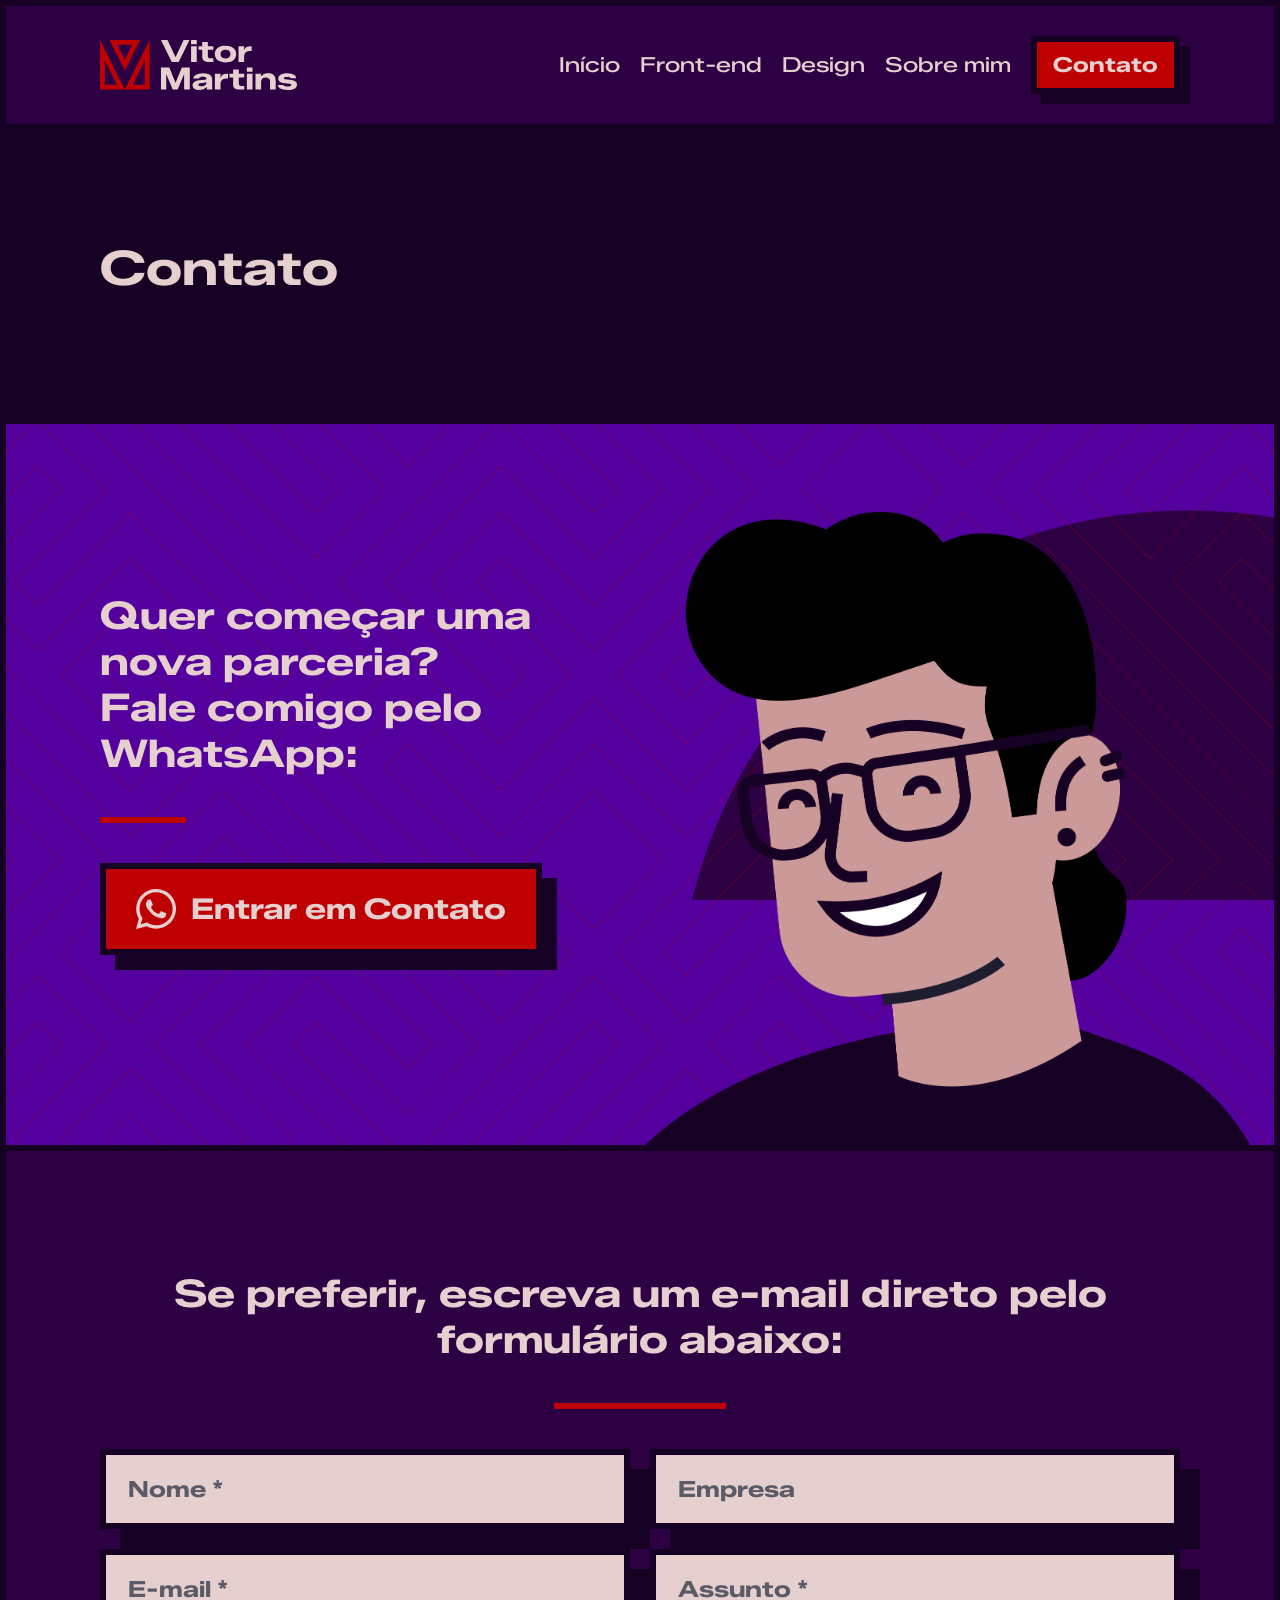
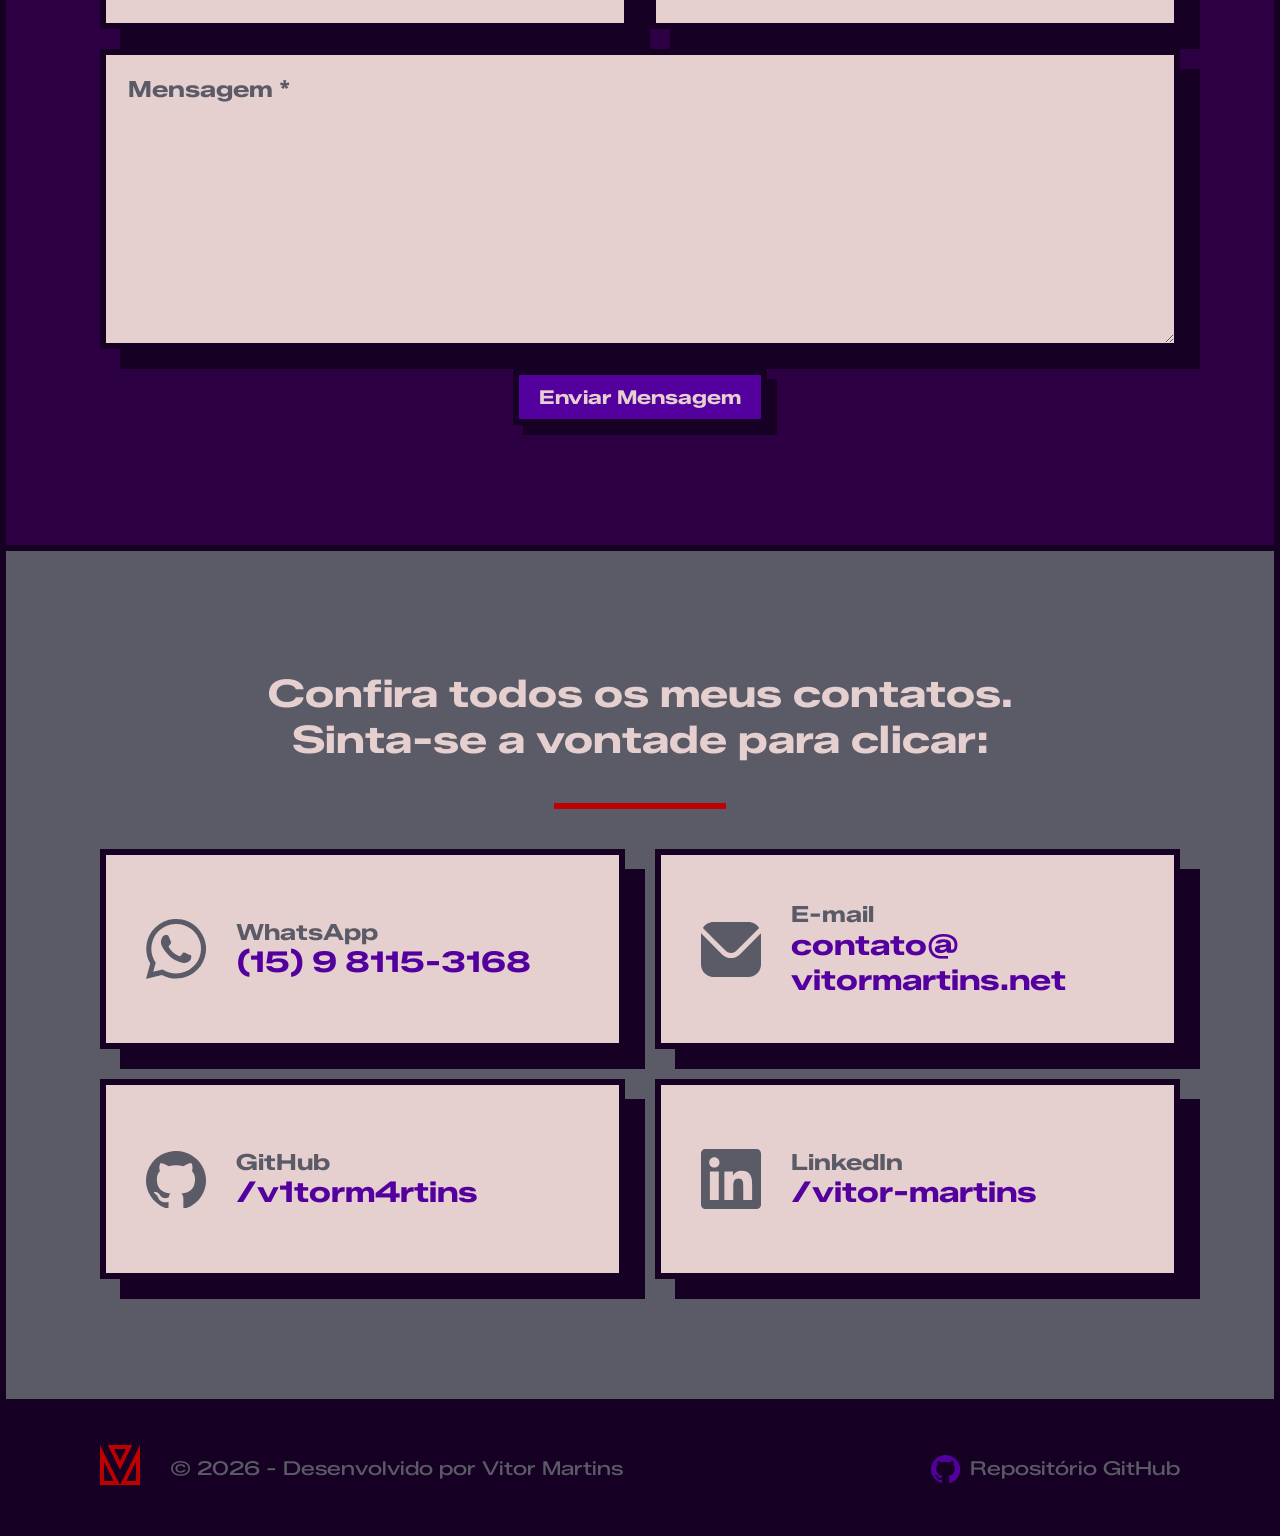
==== commit 46c69d93: "Finaliza os textos e rodape" ====
--- a/contato.html
+++ b/contato.html
@@ -115,7 +115,7 @@
 
                 <div class="link-grid">
 
-                    <a href="#" target="_blank" class="link-card">
+                    <a href="http://wa.me/+5515981153168/" target="_blank" class="link-card">
                         <div class="link-icon">
                             <svg xmlns="http://www.w3.org/2000/svg" viewBox="0 0 256.59 256.71">
                                 <path
@@ -130,11 +130,13 @@
                         </div>
                     </a>
 
-                    <a href="#" target="_blank" class="link-card">
+                    <a href="mailto:contato@vitormartins.net" target="_blank" class="link-card">
                         <div class="link-icon">
-                            <svg xmlns="http://www.w3.org/2000/svg" viewBox="0 0 131.34 125.9">
+                            <svg xmlns="http://www.w3.org/2000/svg" viewBox="0 0 131.34 120.39">
                                 <path
-                                    d="M131.34,60.63v7.7c-.98,11.42-4.38,22.21-10.87,31.71-8.3,12.26-20.55,21.41-34.7,25.75-1.03.32-2.39-.26-3-.76-.67-.55-1-1.58-1-2.57l.06-17.95c.02-4.22-1.35-8.48-4.27-11.51,12.61-1.4,23.36-5.61,27.73-18.12,1.5-4.2,1.95-8.45,2.07-12.92.18-6.75-2.05-13.12-6.7-18.06,2-5.64,1.53-11.7-.75-17.19-2.38-.21-4.39.22-6.53.85-4.07,1.4-7.71,3.41-11.36,5.83-10.79-2.86-21.96-2.89-32.84,0-4.78-3.06-11.9-7.27-17.99-6.69-2.27,5.34-2.79,11.64-.7,17.21-4.49,4.78-6.79,10.92-6.72,17.49.13,12.37,3.8,22.9,15.75,28.18,4.39,1.99,8.93,2.81,14.01,3.49-2.29,2.41-3.56,5.27-3.99,8.59-3.27,1.47-6.71,2.09-10.21,1.47-3.63-.73-6.54-3-8.49-6.14-1.78-2.88-4.06-5.34-7.27-6.57-1.77-.68-5.38-1.25-6.12.16-.6,1.15,2.43,2.99,3.35,3.63,2.79,1.92,4.45,4.72,5.94,7.72,3.41,9.86,13.1,11.81,22.55,9.78l.05,11.31c0,2.08-2.03,3.06-4.04,2.86-14.81-4.72-27.53-14.57-35.76-27.83C-4.2,75.89-3,47.67,12.47,26.71,25.1,9.62,45.2-.23,66.44,0c22.59.25,43.57,11.95,55.44,31.15,5.57,9.02,8.58,19.06,9.46,29.47Z" />
+                                    d="M131.09,24.86l-46.07,46.07c-10.69,10.67-28.01,10.67-38.7,0L.25,24.86c-.08.86-.25,1.65-.25,2.51v65.67c.02,15.1,12.26,27.34,27.36,27.36h76.61c15.1-.02,27.34-12.26,27.36-27.36V27.36c0-.86-.18-1.64-.25-2.51Z" />
+                                <path
+                                    d="M77.28,63.18L127.27,13.19C122.34,5.03,113.51.03,103.98,0H27.36C17.83.03,9,5.03,4.07,13.19l49.99,49.99c6.42,6.4,16.8,6.4,23.22,0Z" />
                             </svg>
                         </div>
                         <div class="link-content">
@@ -159,9 +161,9 @@
 
                     <a href="https://www.linkedin.com/in/vitor-martins-b43408286/" target="_blank" class="link-card">
                         <div class="link-icon">
-                            <svg xmlns="http://www.w3.org/2000/svg" viewBox="0 0 131.34 125.9">
+                            <svg xmlns="http://www.w3.org/2000/svg" viewBox="0 0 131.34 131.33">
                                 <path
-                                    d="M131.34,60.63v7.7c-.98,11.42-4.38,22.21-10.87,31.71-8.3,12.26-20.55,21.41-34.7,25.75-1.03.32-2.39-.26-3-.76-.67-.55-1-1.58-1-2.57l.06-17.95c.02-4.22-1.35-8.48-4.27-11.51,12.61-1.4,23.36-5.61,27.73-18.12,1.5-4.2,1.95-8.45,2.07-12.92.18-6.75-2.05-13.12-6.7-18.06,2-5.64,1.53-11.7-.75-17.19-2.38-.21-4.39.22-6.53.85-4.07,1.4-7.71,3.41-11.36,5.83-10.79-2.86-21.96-2.89-32.84,0-4.78-3.06-11.9-7.27-17.99-6.69-2.27,5.34-2.79,11.64-.7,17.21-4.49,4.78-6.79,10.92-6.72,17.49.13,12.37,3.8,22.9,15.75,28.18,4.39,1.99,8.93,2.81,14.01,3.49-2.29,2.41-3.56,5.27-3.99,8.59-3.27,1.47-6.71,2.09-10.21,1.47-3.63-.73-6.54-3-8.49-6.14-1.78-2.88-4.06-5.34-7.27-6.57-1.77-.68-5.38-1.25-6.12.16-.6,1.15,2.43,2.99,3.35,3.63,2.79,1.92,4.45,4.72,5.94,7.72,3.41,9.86,13.1,11.81,22.55,9.78l.05,11.31c0,2.08-2.03,3.06-4.04,2.86-14.81-4.72-27.53-14.57-35.76-27.83C-4.2,75.89-3,47.67,12.47,26.71,25.1,9.62,45.2-.23,66.44,0c22.59.25,43.57,11.95,55.44,31.15,5.57,9.02,8.58,19.06,9.46,29.47Z" />
+                                    d="M111.91,111.91h-19.46v-30.48c0-7.27-.13-16.62-10.12-16.62s-11.69,7.92-11.69,16.1v31h-19.46v-62.68h18.68v8.56h.26c3.81-6.51,10.89-10.4,18.43-10.12,19.73,0,23.36,12.98,23.36,29.85v34.39ZM29.22,40.66c-6.24,0-11.29-5.05-11.29-11.29s5.05-11.29,11.29-11.29,11.29,5.05,11.29,11.29c0,6.24-5.05,11.29-11.29,11.29h0M38.95,111.91h-19.48v-62.68h19.48v62.68ZM121.61,0H9.69C4.4-.05.06,4.19,0,9.48v112.38c.06,5.29,4.4,9.53,9.69,9.48h111.92c5.3.06,9.66-4.17,9.73-9.48V9.47C131.26,4.17,126.9-.07,121.61,0" />
                             </svg>
                         </div>
                         <div class="link-content">
--- a/css/footer.css
+++ b/css/footer.css
@@ -63,8 +63,9 @@
 
 .main-footer .container {
   display: flex;
-  justify-content: space-between;
-  align-items: center;
+  flex-direction: column;
+  align-items: center;
+  gap: 20px;
   padding-top: 40px;
   padding-bottom: 40px;
 }
@@ -84,7 +85,36 @@
   transform: scale(1.08);
 }
 
-
+.right-footer-column {
+  display: flex;
+  gap: 10px;
+  flex-direction: row;
+  align-items: center;
+}
+
+.right-footer-column a {
+  display: flex;
+  align-items: center;
+  justify-content: center;
+}
+
+a.footer-github-link {
+  fill: var(--light-purple-color);
+  gap: 10px;
+}
+
+a.footer-github-link:hover {
+  fill: var(--red-color);
+  color: var(--white-color) !important;
+}
+
+span.footer-github-label:hover {
+  color: var(--white-color) !important;
+}
+
+svg.footer-github-icon {
+  height: 28px;
+}
 
 
 
@@ -101,6 +131,12 @@
 /* ========== RESPONSIVO - TABLET 768+ ==========*/
 
 @media screen and (min-width:768px) {
+  .main-footer .container {
+    flex-direction: row;
+    justify-content: space-between;
+    align-items: center;
+  }
+
   .cta-wrap {
     flex-direction: row;
   }
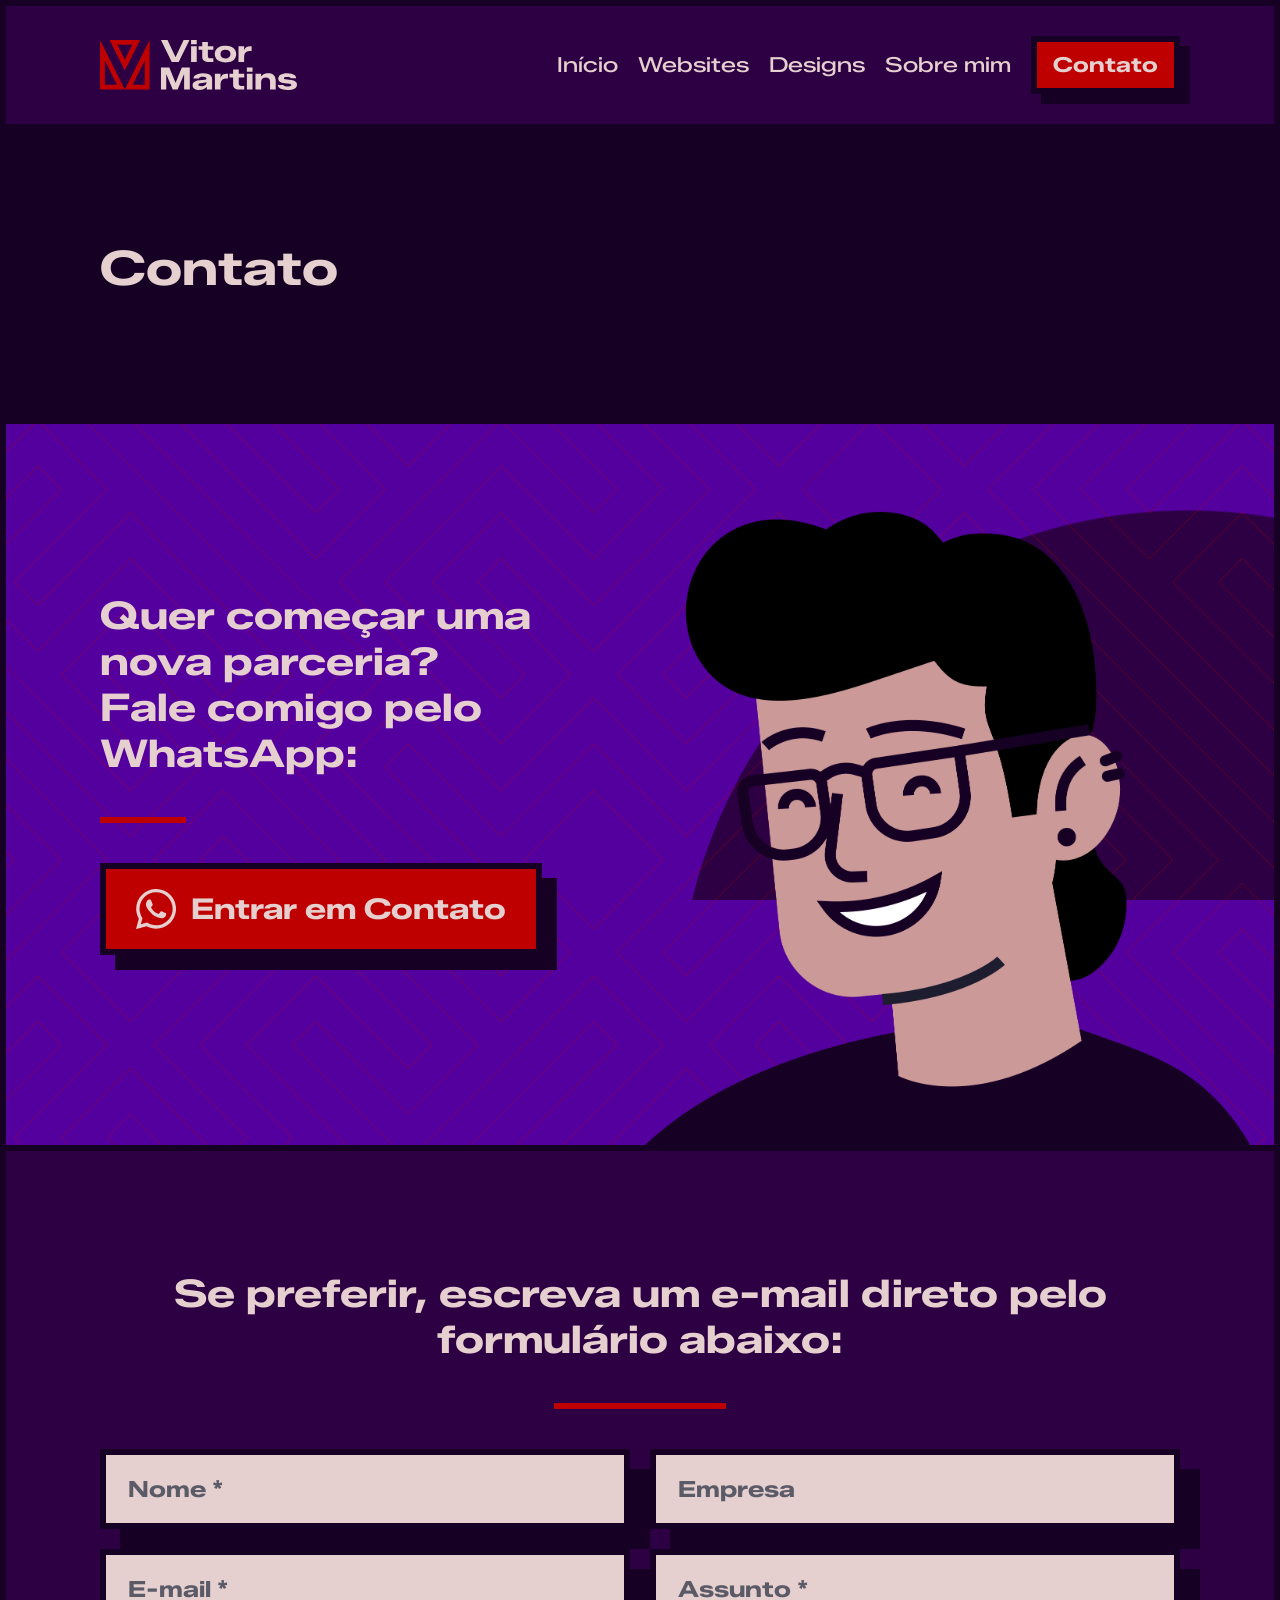
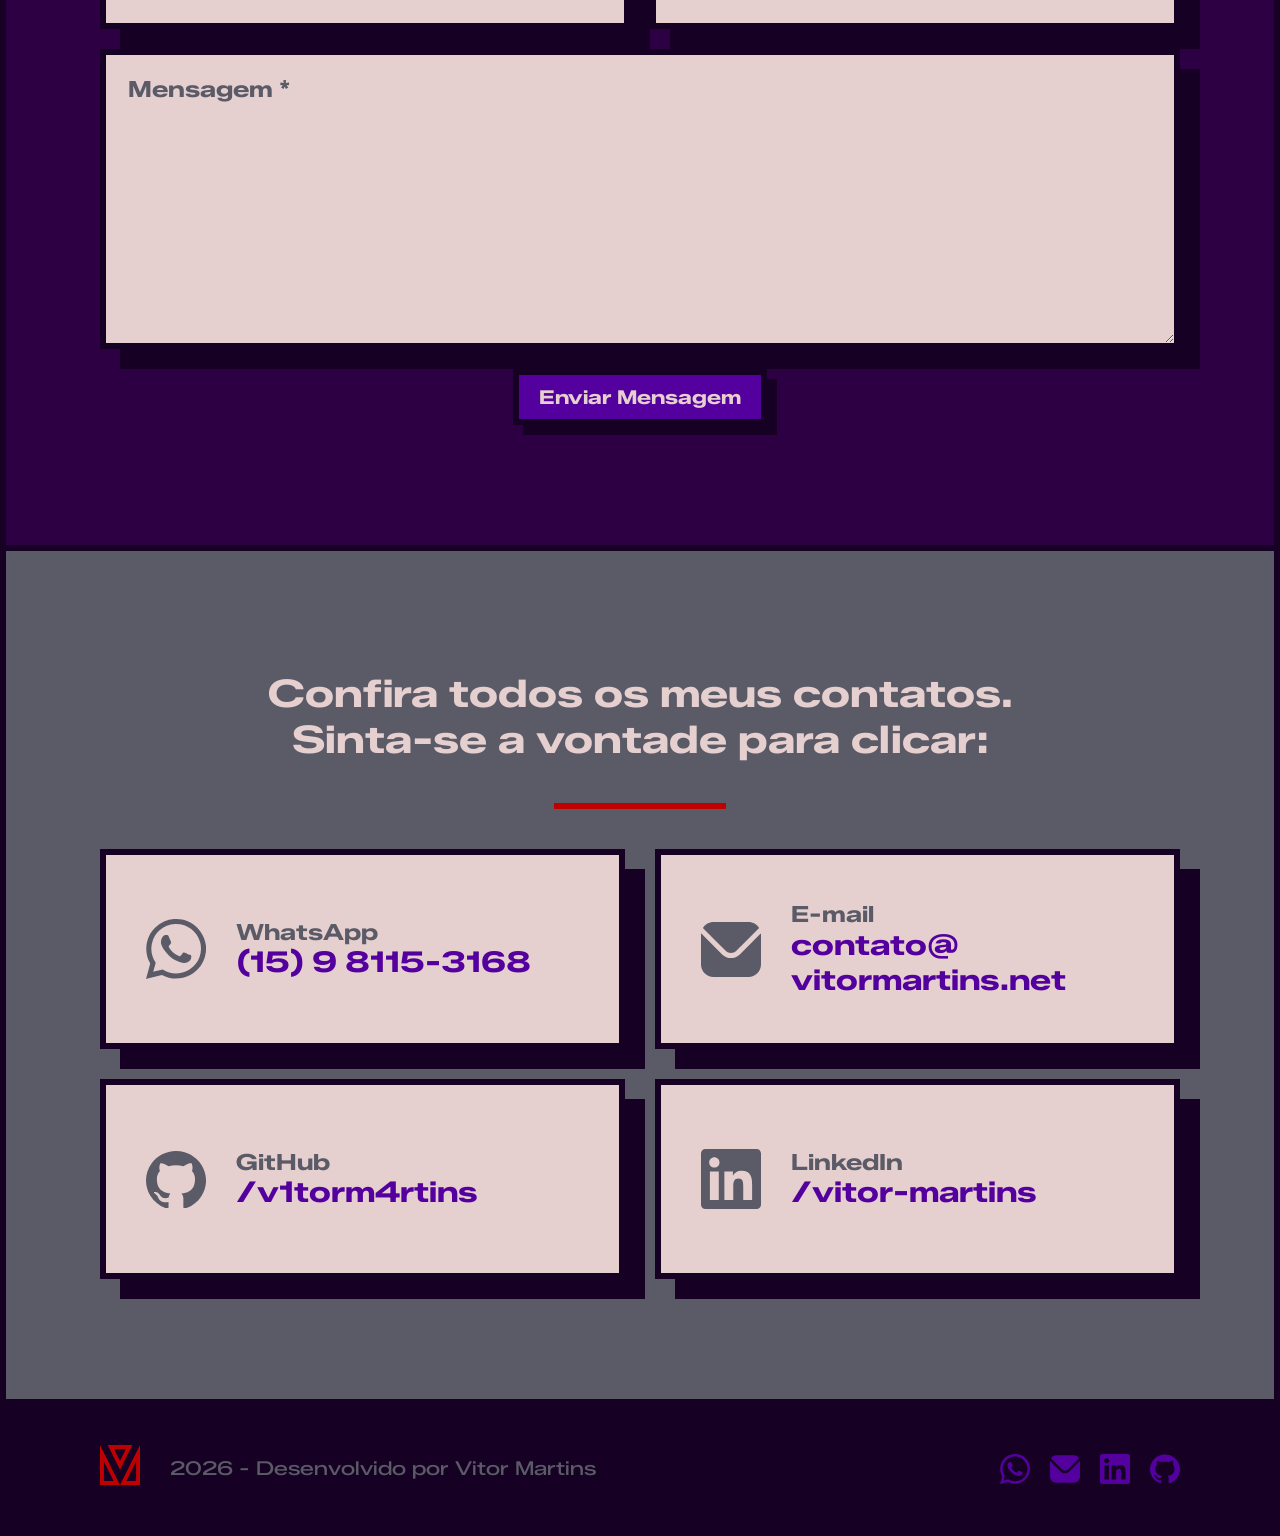
==== commit 26007d9b: "Correcao dos textos" ====
--- a/contato.html
+++ b/contato.html
@@ -130,7 +130,7 @@
                         </div>
                     </a>
 
-                    <a href="mailto:contato@vitormartins.net" target="_blank" class="link-card">
+                    <a href="mailto:contato@vitormartins.net" class="link-card">
                         <div class="link-icon">
                             <svg xmlns="http://www.w3.org/2000/svg" viewBox="0 0 131.34 120.39">
                                 <path
--- a/css/footer.css
+++ b/css/footer.css
@@ -87,7 +87,7 @@
 
 .right-footer-column {
   display: flex;
-  gap: 10px;
+  gap: 20px;
   flex-direction: row;
   align-items: center;
 }
@@ -98,22 +98,34 @@
   justify-content: center;
 }
 
-a.footer-github-link {
-  fill: var(--light-purple-color);
-  gap: 10px;
-}
-
-a.footer-github-link:hover {
-  fill: var(--red-color);
-  color: var(--white-color) !important;
-}
-
-span.footer-github-label:hover {
-  color: var(--white-color) !important;
-}
-
-svg.footer-github-icon {
-  height: 28px;
+.link-social-wrapper {
+  position: relative;
+  display: inline-block;
+  width: 30px;
+  height: 30px;
+}
+
+/* Força as duas imagens a ficarem no mesmo espaço */
+.link-social-wrapper img {
+  position: absolute;
+  top: 0;
+  left: 0;
+  width: 100%;
+  height: 100%;
+}
+
+/* Esconde a vermelha por padrão */
+.link-social-wrapper .img-hover {
+  opacity: 0;
+}
+
+/* Quando passa o mouse: esconde a roxa e mostra a vermelha */
+.link-social-wrapper:hover .img-default {
+  opacity: 0;
+}
+
+.link-social-wrapper:hover .img-hover {
+  opacity: 1;
 }
 
 
